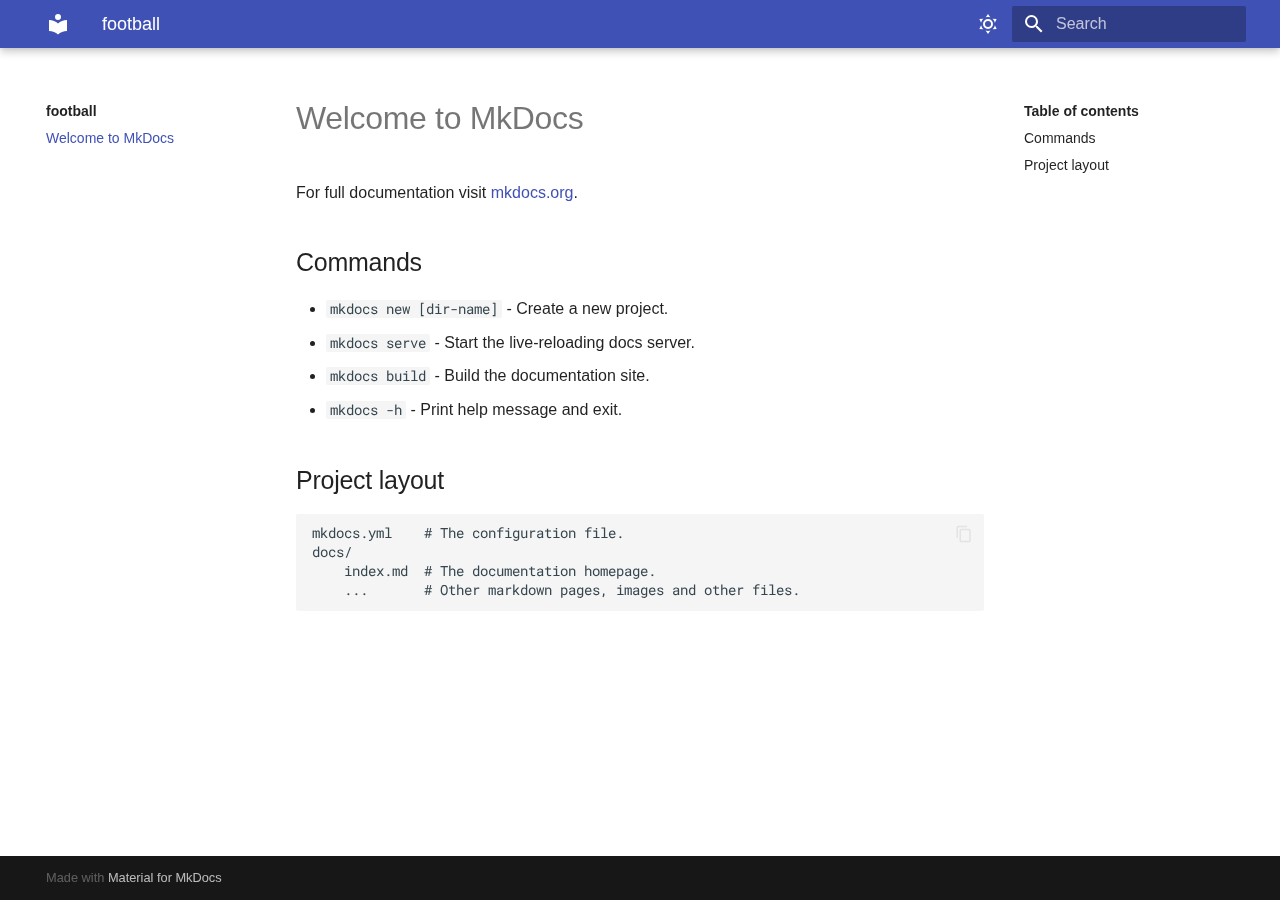
==== site/index.html @ 91bc9693 "add mkdocs" ====
<!doctype html>
<html lang="en" class="no-js">
  <head>
    
      <meta charset="utf-8">
      <meta name="viewport" content="width=device-width,initial-scale=1">
      
      
      
      
      <link rel="icon" href="assets/images/favicon.png">
      <meta name="generator" content="mkdocs-1.2.3, mkdocs-material-7.3.6">
    
    
      
        <title>football</title>
      
    
    
      <link rel="stylesheet" href="assets/stylesheets/main.a57b2b03.min.css">
      
        
        <link rel="stylesheet" href="assets/stylesheets/palette.3f5d1f46.min.css">
        
      
    
    
    
      
        
        <link rel="preconnect" href="https://fonts.gstatic.com" crossorigin>
        <link rel="stylesheet" href="https://fonts.googleapis.com/css?family=:300,400,400i,700%7CRoboto+Mono&display=fallback">
        <style>:root{--md-text-font-family:"";--md-code-font-family:"Roboto Mono"}</style>
      
    
    
    
    
      


    
    
  </head>
  
  
    
    
      
    
    
    
    
    <body dir="ltr" data-md-color-scheme="default" data-md-color-primary="" data-md-color-accent="">
  
    
    <script>function __prefix(e){return new URL(".",location).pathname+"."+e}function __get(e,t=localStorage){return JSON.parse(t.getItem(__prefix(e)))}</script>
    
      <script>var palette=__get("__palette");if(null!==palette&&"object"==typeof palette.color)for(var key in palette.color)document.body.setAttribute("data-md-color-"+key,palette.color[key])</script>
    
    <input class="md-toggle" data-md-toggle="drawer" type="checkbox" id="__drawer" autocomplete="off">
    <input class="md-toggle" data-md-toggle="search" type="checkbox" id="__search" autocomplete="off">
    <label class="md-overlay" for="__drawer"></label>
    <div data-md-component="skip">
      
        
        <a href="#welcome-to-mkdocs" class="md-skip">
          Skip to content
        </a>
      
    </div>
    <div data-md-component="announce">
      
    </div>
    
      

<header class="md-header" data-md-component="header">
  <nav class="md-header__inner md-grid" aria-label="Header">
    <a href="." title="football" class="md-header__button md-logo" aria-label="football" data-md-component="logo">
      
  
  <svg xmlns="http://www.w3.org/2000/svg" viewBox="0 0 24 24"><path d="M12 8a3 3 0 0 0 3-3 3 3 0 0 0-3-3 3 3 0 0 0-3 3 3 3 0 0 0 3 3m0 3.54C9.64 9.35 6.5 8 3 8v11c3.5 0 6.64 1.35 9 3.54 2.36-2.19 5.5-3.54 9-3.54V8c-3.5 0-6.64 1.35-9 3.54z"/></svg>

    </a>
    <label class="md-header__button md-icon" for="__drawer">
      <svg xmlns="http://www.w3.org/2000/svg" viewBox="0 0 24 24"><path d="M3 6h18v2H3V6m0 5h18v2H3v-2m0 5h18v2H3v-2z"/></svg>
    </label>
    <div class="md-header__title" data-md-component="header-title">
      <div class="md-header__ellipsis">
        <div class="md-header__topic">
          <span class="md-ellipsis">
            football
          </span>
        </div>
        <div class="md-header__topic" data-md-component="header-topic">
          <span class="md-ellipsis">
            
              Welcome to MkDocs
            
          </span>
        </div>
      </div>
    </div>
    
      <form class="md-header__option" data-md-component="palette">
        
          
          
          <input class="md-option" data-md-color-media="" data-md-color-scheme="default" data-md-color-primary="" data-md-color-accent=""  aria-label="Switch to dark mode"  type="radio" name="__palette" id="__palette_1">
          
            <label class="md-header__button md-icon" title="Switch to dark mode" for="__palette_2" hidden>
              <svg xmlns="http://www.w3.org/2000/svg" viewBox="0 0 24 24"><path d="M12 7a5 5 0 0 1 5 5 5 5 0 0 1-5 5 5 5 0 0 1-5-5 5 5 0 0 1 5-5m0 2a3 3 0 0 0-3 3 3 3 0 0 0 3 3 3 3 0 0 0 3-3 3 3 0 0 0-3-3m0-7 2.39 3.42C13.65 5.15 12.84 5 12 5c-.84 0-1.65.15-2.39.42L12 2M3.34 7l4.16-.35A7.2 7.2 0 0 0 5.94 8.5c-.44.74-.69 1.5-.83 2.29L3.34 7m.02 10 1.76-3.77a7.131 7.131 0 0 0 2.38 4.14L3.36 17M20.65 7l-1.77 3.79a7.023 7.023 0 0 0-2.38-4.15l4.15.36m-.01 10-4.14.36c.59-.51 1.12-1.14 1.54-1.86.42-.73.69-1.5.83-2.29L20.64 17M12 22l-2.41-3.44c.74.27 1.55.44 2.41.44.82 0 1.63-.17 2.37-.44L12 22z"/></svg>
            </label>
          
        
          
          
          <input class="md-option" data-md-color-media="" data-md-color-scheme="slate" data-md-color-primary="" data-md-color-accent=""  aria-label="Switch to light mode"  type="radio" name="__palette" id="__palette_2">
          
            <label class="md-header__button md-icon" title="Switch to light mode" for="__palette_1" hidden>
              <svg xmlns="http://www.w3.org/2000/svg" viewBox="0 0 24 24"><path d="m17.75 4.09-2.53 1.94.91 3.06-2.63-1.81-2.63 1.81.91-3.06-2.53-1.94L12.44 4l1.06-3 1.06 3 3.19.09m3.5 6.91-1.64 1.25.59 1.98-1.7-1.17-1.7 1.17.59-1.98L15.75 11l2.06-.05L18.5 9l.69 1.95 2.06.05m-2.28 4.95c.83-.08 1.72 1.1 1.19 1.85-.32.45-.66.87-1.08 1.27C15.17 23 8.84 23 4.94 19.07c-3.91-3.9-3.91-10.24 0-14.14.4-.4.82-.76 1.27-1.08.75-.53 1.93.36 1.85 1.19-.27 2.86.69 5.83 2.89 8.02a9.96 9.96 0 0 0 8.02 2.89m-1.64 2.02a12.08 12.08 0 0 1-7.8-3.47c-2.17-2.19-3.33-5-3.49-7.82-2.81 3.14-2.7 7.96.31 10.98 3.02 3.01 7.84 3.12 10.98.31z"/></svg>
            </label>
          
        
      </form>
    
    
    
      <label class="md-header__button md-icon" for="__search">
        <svg xmlns="http://www.w3.org/2000/svg" viewBox="0 0 24 24"><path d="M9.5 3A6.5 6.5 0 0 1 16 9.5c0 1.61-.59 3.09-1.56 4.23l.27.27h.79l5 5-1.5 1.5-5-5v-.79l-.27-.27A6.516 6.516 0 0 1 9.5 16 6.5 6.5 0 0 1 3 9.5 6.5 6.5 0 0 1 9.5 3m0 2C7 5 5 7 5 9.5S7 14 9.5 14 14 12 14 9.5 12 5 9.5 5z"/></svg>
      </label>
      
<div class="md-search" data-md-component="search" role="dialog">
  <label class="md-search__overlay" for="__search"></label>
  <div class="md-search__inner" role="search">
    <form class="md-search__form" name="search">
      <input type="text" class="md-search__input" name="query" aria-label="Search" placeholder="Search" autocapitalize="off" autocorrect="off" autocomplete="off" spellcheck="false" data-md-component="search-query" required>
      <label class="md-search__icon md-icon" for="__search">
        <svg xmlns="http://www.w3.org/2000/svg" viewBox="0 0 24 24"><path d="M9.5 3A6.5 6.5 0 0 1 16 9.5c0 1.61-.59 3.09-1.56 4.23l.27.27h.79l5 5-1.5 1.5-5-5v-.79l-.27-.27A6.516 6.516 0 0 1 9.5 16 6.5 6.5 0 0 1 3 9.5 6.5 6.5 0 0 1 9.5 3m0 2C7 5 5 7 5 9.5S7 14 9.5 14 14 12 14 9.5 12 5 9.5 5z"/></svg>
        <svg xmlns="http://www.w3.org/2000/svg" viewBox="0 0 24 24"><path d="M20 11v2H8l5.5 5.5-1.42 1.42L4.16 12l7.92-7.92L13.5 5.5 8 11h12z"/></svg>
      </label>
      <nav class="md-search__options" aria-label="Search">
        
        <button type="reset" class="md-search__icon md-icon" aria-label="Clear" tabindex="-1">
          <svg xmlns="http://www.w3.org/2000/svg" viewBox="0 0 24 24"><path d="M19 6.41 17.59 5 12 10.59 6.41 5 5 6.41 10.59 12 5 17.59 6.41 19 12 13.41 17.59 19 19 17.59 13.41 12 19 6.41z"/></svg>
        </button>
      </nav>
      
    </form>
    <div class="md-search__output">
      <div class="md-search__scrollwrap" data-md-scrollfix>
        <div class="md-search-result" data-md-component="search-result">
          <div class="md-search-result__meta">
            Initializing search
          </div>
          <ol class="md-search-result__list"></ol>
        </div>
      </div>
    </div>
  </div>
</div>
    
    
  </nav>
  
</header>
    
    <div class="md-container" data-md-component="container">
      
      
        
          
        
      
      <main class="md-main" data-md-component="main">
        <div class="md-main__inner md-grid">
          
            
              
              <div class="md-sidebar md-sidebar--primary" data-md-component="sidebar" data-md-type="navigation" >
                <div class="md-sidebar__scrollwrap">
                  <div class="md-sidebar__inner">
                    


<nav class="md-nav md-nav--primary" aria-label="Navigation" data-md-level="0">
  <label class="md-nav__title" for="__drawer">
    <a href="." title="football" class="md-nav__button md-logo" aria-label="football" data-md-component="logo">
      
  
  <svg xmlns="http://www.w3.org/2000/svg" viewBox="0 0 24 24"><path d="M12 8a3 3 0 0 0 3-3 3 3 0 0 0-3-3 3 3 0 0 0-3 3 3 3 0 0 0 3 3m0 3.54C9.64 9.35 6.5 8 3 8v11c3.5 0 6.64 1.35 9 3.54 2.36-2.19 5.5-3.54 9-3.54V8c-3.5 0-6.64 1.35-9 3.54z"/></svg>

    </a>
    football
  </label>
  
  <ul class="md-nav__list" data-md-scrollfix>
    
      
      
      

  
  
    
  
  
    <li class="md-nav__item md-nav__item--active">
      
      <input class="md-nav__toggle md-toggle" data-md-toggle="toc" type="checkbox" id="__toc">
      
      
        
      
      
        <label class="md-nav__link md-nav__link--active" for="__toc">
          Welcome to MkDocs
          <span class="md-nav__icon md-icon"></span>
        </label>
      
      <a href="." class="md-nav__link md-nav__link--active">
        Welcome to MkDocs
      </a>
      
        


<nav class="md-nav md-nav--secondary" aria-label="Table of contents">
  
  
  
    
  
  
    <label class="md-nav__title" for="__toc">
      <span class="md-nav__icon md-icon"></span>
      Table of contents
    </label>
    <ul class="md-nav__list" data-md-component="toc" data-md-scrollfix>
      
        <li class="md-nav__item">
  <a href="#commands" class="md-nav__link">
    Commands
  </a>
  
</li>
      
        <li class="md-nav__item">
  <a href="#project-layout" class="md-nav__link">
    Project layout
  </a>
  
</li>
      
    </ul>
  
</nav>
      
    </li>
  

    
  </ul>
</nav>
                  </div>
                </div>
              </div>
            
            
              
              <div class="md-sidebar md-sidebar--secondary" data-md-component="sidebar" data-md-type="toc" >
                <div class="md-sidebar__scrollwrap">
                  <div class="md-sidebar__inner">
                    


<nav class="md-nav md-nav--secondary" aria-label="Table of contents">
  
  
  
    
  
  
    <label class="md-nav__title" for="__toc">
      <span class="md-nav__icon md-icon"></span>
      Table of contents
    </label>
    <ul class="md-nav__list" data-md-component="toc" data-md-scrollfix>
      
        <li class="md-nav__item">
  <a href="#commands" class="md-nav__link">
    Commands
  </a>
  
</li>
      
        <li class="md-nav__item">
  <a href="#project-layout" class="md-nav__link">
    Project layout
  </a>
  
</li>
      
    </ul>
  
</nav>
                  </div>
                </div>
              </div>
            
          
          <div class="md-content" data-md-component="content">
            <article class="md-content__inner md-typeset">
              
                
                
                <h1 id="welcome-to-mkdocs">Welcome to MkDocs</h1>
<p>For full documentation visit <a href="https://www.mkdocs.org">mkdocs.org</a>.</p>
<h2 id="commands">Commands</h2>
<ul>
<li><code>mkdocs new [dir-name]</code> - Create a new project.</li>
<li><code>mkdocs serve</code> - Start the live-reloading docs server.</li>
<li><code>mkdocs build</code> - Build the documentation site.</li>
<li><code>mkdocs -h</code> - Print help message and exit.</li>
</ul>
<h2 id="project-layout">Project layout</h2>
<pre><code>mkdocs.yml    # The configuration file.
docs/
    index.md  # The documentation homepage.
    ...       # Other markdown pages, images and other files.
</code></pre>
                
              
              
                


              
            </article>
          </div>
        </div>
        
      </main>
      
        
<footer class="md-footer">
  
  <div class="md-footer-meta md-typeset">
    <div class="md-footer-meta__inner md-grid">
      <div class="md-footer-copyright">
        
        
          Made with
          <a href="https://squidfunk.github.io/mkdocs-material/" target="_blank" rel="noopener">
            Material for MkDocs
          </a>
        
        
      </div>
      
    </div>
  </div>
</footer>
      
    </div>
    <div class="md-dialog" data-md-component="dialog">
      <div class="md-dialog__inner md-typeset"></div>
    </div>
    <script id="__config" type="application/json">{"base": ".", "features": [], "translations": {"clipboard.copy": "Copy to clipboard", "clipboard.copied": "Copied to clipboard", "search.config.lang": "en", "search.config.pipeline": "trimmer, stopWordFilter", "search.config.separator": "[\\s\\-]+", "search.placeholder": "Search", "search.result.placeholder": "Type to start searching", "search.result.none": "No matching documents", "search.result.one": "1 matching document", "search.result.other": "# matching documents", "search.result.more.one": "1 more on this page", "search.result.more.other": "# more on this page", "search.result.term.missing": "Missing", "select.version.title": "Select version"}, "search": "assets/javascripts/workers/search.fcfe8b6d.min.js", "version": null}</script>
    
    
      <script src="assets/javascripts/bundle.b1047164.min.js"></script>
      
    
  </body>
</html>
---- site/assets/stylesheets/main.a57b2b03.min.css ----
@charset "UTF-8";html{-webkit-text-size-adjust:none;-moz-text-size-adjust:none;-ms-text-size-adjust:none;text-size-adjust:none;box-sizing:border-box}*,:after,:before{box-sizing:inherit}body{margin:0}a,button,input,label{-webkit-tap-highlight-color:transparent}a{color:inherit;text-decoration:none}hr{border:0;box-sizing:content-box;display:block;height:.05rem;overflow:visible;padding:0}small{font-size:80%}sub,sup{line-height:1em}img{border-style:none}table{border-collapse:separate;border-spacing:0}td,th{font-weight:400;vertical-align:top}button{background:transparent;border:0;font-family:inherit;font-size:inherit;margin:0;padding:0}input{border:0;outline:none}:root{--md-default-fg-color:rgba(0,0,0,0.87);--md-default-fg-color--light:rgba(0,0,0,0.54);--md-default-fg-color--lighter:rgba(0,0,0,0.32);--md-default-fg-color--lightest:rgba(0,0,0,0.07);--md-default-bg-color:#fff;--md-default-bg-color--light:hsla(0,0%,100%,0.7);--md-default-bg-color--lighter:hsla(0,0%,100%,0.3);--md-default-bg-color--lightest:hsla(0,0%,100%,0.12);--md-primary-fg-color:#4051b5;--md-primary-fg-color--light:#5d6cc0;--md-primary-fg-color--dark:#303fa1;--md-primary-bg-color:#fff;--md-primary-bg-color--light:hsla(0,0%,100%,0.7);--md-accent-fg-color:#526cfe;--md-accent-fg-color--transparent:rgba(82,108,254,0.1);--md-accent-bg-color:#fff;--md-accent-bg-color--light:hsla(0,0%,100%,0.7)}:root>*{--md-code-fg-color:#36464e;--md-code-bg-color:#f5f5f5;--md-code-hl-color:rgba(255,255,0,0.5);--md-code-hl-number-color:#d52a2a;--md-code-hl-special-color:#db1457;--md-code-hl-function-color:#a846b9;--md-code-hl-constant-color:#6e59d9;--md-code-hl-keyword-color:#3f6ec6;--md-code-hl-string-color:#1c7d4d;--md-code-hl-name-color:var(--md-code-fg-color);--md-code-hl-operator-color:var(--md-default-fg-color--light);--md-code-hl-punctuation-color:var(--md-default-fg-color--light);--md-code-hl-comment-color:var(--md-default-fg-color--light);--md-code-hl-generic-color:var(--md-default-fg-color--light);--md-code-hl-variable-color:var(--md-default-fg-color--light);--md-typeset-color:var(--md-default-fg-color);--md-typeset-a-color:var(--md-primary-fg-color);--md-typeset-mark-color:rgba(255,255,0,0.5);--md-typeset-del-color:hsla(6,90%,60%,0.15);--md-typeset-ins-color:rgba(11,213,112,0.15);--md-typeset-kbd-color:#fafafa;--md-typeset-kbd-accent-color:#fff;--md-typeset-kbd-border-color:#b8b8b8;--md-typeset-table-color:rgba(0,0,0,0.12);--md-admonition-fg-color:var(--md-default-fg-color);--md-admonition-bg-color:var(--md-default-bg-color);--md-footer-fg-color:#fff;--md-footer-fg-color--light:hsla(0,0%,100%,0.7);--md-footer-fg-color--lighter:hsla(0,0%,100%,0.3);--md-footer-bg-color:rgba(0,0,0,0.87);--md-footer-bg-color--dark:rgba(0,0,0,0.32)}.md-icon svg{fill:currentColor;display:block;height:1.2rem;width:1.2rem}body{-webkit-font-smoothing:antialiased;-moz-osx-font-smoothing:grayscale}body,input{font-feature-settings:"kern","liga";font-family:var(--md-text-font-family,_),-apple-system,BlinkMacSystemFont,Helvetica,Arial,sans-serif}body,code,input,kbd,pre{color:var(--md-typeset-color)}code,kbd,pre{font-feature-settings:"kern";font-family:var(--md-code-font-family,_),SFMono-Regular,Consolas,Menlo,monospace}:root{--md-typeset-table-sort-icon:url('data:image/svg+xml;charset=utf-8,<svg xmlns="http://www.w3.org/2000/svg" viewBox="0 0 24 24"><path d="m18 21-4-4h3V7h-3l4-4 4 4h-3v10h3M2 19v-2h10v2M2 13v-2h7v2M2 7V5h4v2H2z"/></svg>');--md-typeset-table-sort-icon--asc:url('data:image/svg+xml;charset=utf-8,<svg xmlns="http://www.w3.org/2000/svg" viewBox="0 0 24 24"><path d="M19 17h3l-4 4-4-4h3V3h2M2 17h10v2H2M6 5v2H2V5m0 6h7v2H2v-2z"/></svg>');--md-typeset-table-sort-icon--desc:url('data:image/svg+xml;charset=utf-8,<svg xmlns="http://www.w3.org/2000/svg" viewBox="0 0 24 24"><path d="M19 7h3l-4-4-4 4h3v14h2M2 17h10v2H2M6 5v2H2V5m0 6h7v2H2v-2z"/></svg>')}.md-typeset{-webkit-print-color-adjust:exact;color-adjust:exact;font-size:.8rem;line-height:1.6}@media print{.md-typeset{font-size:.68rem}}.md-typeset blockquote,.md-typeset dl,.md-typeset figure,.md-typeset ol,.md-typeset pre,.md-typeset ul{margin:1em 0}.md-typeset h1{color:var(--md-default-fg-color--light);font-size:2em;line-height:1.3;margin:0 0 1.25em}.md-typeset h1,.md-typeset h2{font-weight:300;letter-spacing:-.01em}.md-typeset h2{font-size:1.5625em;line-height:1.4;margin:1.6em 0 .64em}.md-typeset h3{font-size:1.25em;font-weight:400;letter-spacing:-.01em;line-height:1.5;margin:1.6em 0 .8em}.md-typeset h2+h3{margin-top:.8em}.md-typeset h4{font-weight:700;letter-spacing:-.01em;margin:1em 0}.md-typeset h5,.md-typeset h6{color:var(--md-default-fg-color--light);font-size:.8em;font-weight:700;letter-spacing:-.01em;margin:1.25em 0}.md-typeset h5{text-transform:uppercase}.md-typeset hr{border-bottom:.05rem solid var(--md-default-fg-color--lightest);display:flow-root;margin:1.5em 0}.md-typeset a{color:var(--md-typeset-a-color);word-break:break-word}.md-typeset a,.md-typeset a:before{transition:color 125ms}.md-typeset a:focus,.md-typeset a:hover{color:var(--md-accent-fg-color)}.md-typeset a.focus-visible{outline-color:var(--md-accent-fg-color);outline-offset:.2rem}.md-typeset code,.md-typeset kbd,.md-typeset pre{color:var(--md-code-fg-color);direction:ltr}@media print{.md-typeset code,.md-typeset kbd,.md-typeset pre{white-space:pre-wrap}}.md-typeset code{background-color:var(--md-code-bg-color);border-radius:.1rem;-webkit-box-decoration-break:clone;box-decoration-break:clone;font-size:.85em;padding:0 .2941176471em;word-break:break-word}.md-typeset code:not(.focus-visible){-webkit-tap-highlight-color:transparent;outline:none}.md-typeset h1 code,.md-typeset h2 code,.md-typeset h3 code,.md-typeset h4 code,.md-typeset h5 code,.md-typeset h6 code{background-color:transparent;box-shadow:none;margin:initial;padding:initial}.md-typeset a code{color:currentColor}.md-typeset pre{display:flow-root;line-height:1.4;position:relative}.md-typeset pre>code{-webkit-box-decoration-break:slice;box-decoration-break:slice;box-shadow:none;display:block;margin:0;overflow:auto;padding:.7720588235em 1.1764705882em;scrollbar-color:var(--md-default-fg-color--lighter) transparent;scrollbar-width:thin;touch-action:auto;word-break:normal}.md-typeset pre>code:hover{scrollbar-color:var(--md-accent-fg-color) transparent}.md-typeset pre>code::-webkit-scrollbar{height:.2rem;width:.2rem}.md-typeset pre>code::-webkit-scrollbar-thumb{background-color:var(--md-default-fg-color--lighter)}.md-typeset pre>code::-webkit-scrollbar-thumb:hover{background-color:var(--md-accent-fg-color)}@media screen and (max-width:44.9375em){.md-typeset>pre{margin:1em -.8rem}.md-typeset>pre code{border-radius:0}}.md-typeset kbd{background-color:var(--md-typeset-kbd-color);border-radius:.1rem;box-shadow:0 .1rem 0 .05rem var(--md-typeset-kbd-border-color),0 .1rem 0 var(--md-typeset-kbd-border-color),0 -.1rem .2rem var(--md-typeset-kbd-accent-color) inset;color:var(--md-default-fg-color);display:inline-block;font-size:.75em;padding:0 .6666666667em;vertical-align:text-top;word-break:break-word}.md-typeset mark{background-color:var(--md-typeset-mark-color);-webkit-box-decoration-break:clone;box-decoration-break:clone;color:inherit;word-break:break-word}.md-typeset abbr{border-bottom:.05rem dotted var(--md-default-fg-color--light);cursor:help;text-decoration:none}@media (hover:none){.md-typeset abbr{position:relative}.md-typeset abbr[title]:focus:after,.md-typeset abbr[title]:hover:after{background-color:var(--md-default-fg-color);border-radius:.1rem;box-shadow:0 2px 2px 0 rgba(0,0,0,.14),0 1px 5px 0 rgba(0,0,0,.12),0 3px 1px -2px rgba(0,0,0,.2);color:var(--md-default-bg-color);content:attr(title);display:inline-block;font-size:.7rem;left:0;margin-top:2em;max-width:80%;min-width:-webkit-max-content;min-width:-moz-max-content;min-width:max-content;padding:.2rem .3rem;position:absolute;width:auto}}.md-typeset small{opacity:.75}.md-typeset sub,.md-typeset sup{margin-left:.078125em}[dir=rtl] .md-typeset sub,[dir=rtl] .md-typeset sup{margin-left:0;margin-right:.078125em}.md-typeset blockquote{border-left:.2rem solid var(--md-default-fg-color--lighter);color:var(--md-default-fg-color--light);padding-left:.6rem}[dir=rtl] .md-typeset blockquote{border-left:initial;border-right:.2rem solid var(--md-default-fg-color--lighter);padding-left:0;padding-right:.6rem}.md-typeset ul{list-style-type:disc}.md-typeset ol,.md-typeset ul{display:flow-root;margin-left:.625em;padding:0}[dir=rtl] .md-typeset ol,[dir=rtl] .md-typeset ul{margin-left:0;margin-right:.625em}.md-typeset ol ol,.md-typeset ul ol{list-style-type:lower-alpha}.md-typeset ol ol ol,.md-typeset ul ol ol{list-style-type:lower-roman}.md-typeset ol li,.md-typeset ul li{margin-bottom:.5em;margin-left:1.25em}[dir=rtl] .md-typeset ol li,[dir=rtl] .md-typeset ul li{margin-left:0;margin-right:1.25em}.md-typeset ol li blockquote,.md-typeset ol li p,.md-typeset ul li blockquote,.md-typeset ul li p{margin:.5em 0}.md-typeset ol li:last-child,.md-typeset ul li:last-child{margin-bottom:0}.md-typeset ol li ol,.md-typeset ol li ul,.md-typeset ul li ol,.md-typeset ul li ul{margin:.5em 0 .5em .625em}[dir=rtl] .md-typeset ol li ol,[dir=rtl] .md-typeset ol li ul,[dir=rtl] .md-typeset ul li ol,[dir=rtl] .md-typeset ul li ul{margin-left:0;margin-right:.625em}.md-typeset dd{margin:1em 0 1.5em 1.875em}[dir=rtl] .md-typeset dd{margin-left:0;margin-right:1.875em}.md-typeset img,.md-typeset svg{height:auto;max-width:100%}.md-typeset img[align=left],.md-typeset svg[align=left]{margin:1em 1em 1em 0}.md-typeset img[align=right],.md-typeset svg[align=right]{margin:1em 0 1em 1em}.md-typeset img[align]:only-child,.md-typeset svg[align]:only-child{margin-top:0}.md-typeset figure{display:flow-root;margin:0 auto;max-width:100%;text-align:center;width:-webkit-fit-content;width:-moz-fit-content;width:fit-content}.md-typeset figure img{display:block}.md-typeset figcaption{font-style:italic;margin:1em auto 2em;max-width:24rem}.md-typeset iframe{max-width:100%}.md-typeset table:not([class]){background-color:var(--md-default-bg-color);border:.05rem solid var(--md-typeset-table-color);border-radius:.1rem;display:inline-block;font-size:.64rem;max-width:100%;overflow:auto;touch-action:auto}@media print{.md-typeset table:not([class]){display:table}}.md-typeset table:not([class])+*{margin-top:1.5em}.md-typeset table:not([class]) td>:first-child,.md-typeset table:not([class]) th>:first-child{margin-top:0}.md-typeset table:not([class]) td>:last-child,.md-typeset table:not([class]) th>:last-child{margin-bottom:0}.md-typeset table:not([class]) td:not([align]),.md-typeset table:not([class]) th:not([align]){text-align:left}[dir=rtl] .md-typeset table:not([class]) td:not([align]),[dir=rtl] .md-typeset table:not([class]) th:not([align]){text-align:right}.md-typeset table:not([class]) th{font-weight:700;min-width:5rem;padding:.9375em 1.25em;vertical-align:top}.md-typeset table:not([class]) th a{color:inherit}.md-typeset table:not([class]) td{border-top:.05rem solid var(--md-typeset-table-color);padding:.9375em 1.25em;vertical-align:top}.md-typeset table:not([class]) tbody tr{transition:background-color 125ms}.md-typeset table:not([class]) tbody tr:hover{background-color:rgba(0,0,0,.035);box-shadow:0 .05rem 0 var(--md-default-bg-color) inset}.md-typeset table:not([class]) a{word-break:normal}.md-typeset table th[role=columnheader]{cursor:pointer}.md-typeset table th[role=columnheader]:after{content:"";display:inline-block;height:1.2em;margin-left:.5em;-webkit-mask-image:var(--md-typeset-table-sort-icon);mask-image:var(--md-typeset-table-sort-icon);-webkit-mask-repeat:no-repeat;mask-repeat:no-repeat;-webkit-mask-size:contain;mask-size:contain;transition:background-color 125ms;vertical-align:text-bottom;width:1.2em}.md-typeset table th[role=columnheader]:hover:after{background-color:var(--md-default-fg-color--lighter)}.md-typeset table th[role=columnheader][aria-sort=ascending]:after{background-color:var(--md-default-fg-color--light);-webkit-mask-image:var(--md-typeset-table-sort-icon--asc);mask-image:var(--md-typeset-table-sort-icon--asc)}.md-typeset table th[role=columnheader][aria-sort=descending]:after{background-color:var(--md-default-fg-color--light);-webkit-mask-image:var(--md-typeset-table-sort-icon--desc);mask-image:var(--md-typeset-table-sort-icon--desc)}.md-typeset__scrollwrap{margin:1em -.8rem;overflow-x:auto;touch-action:auto}.md-typeset__table{display:inline-block;margin-bottom:.5em;padding:0 .8rem}@media print{.md-typeset__table{display:block}}html .md-typeset__table table{display:table;margin:0;overflow:hidden;width:100%}html{font-size:125%;height:100%;overflow-x:hidden}@media screen and (min-width:100em){html{font-size:137.5%}}@media screen and (min-width:125em){html{font-size:150%}}body{background-color:var(--md-default-bg-color);display:flex;flex-direction:column;font-size:.5rem;min-height:100%;position:relative;width:100%}@media print{body{display:block}}@media screen and (max-width:59.9375em){body[data-md-state=lock]{position:fixed}}.md-grid{margin-left:auto;margin-right:auto;max-width:61rem}.md-container{display:flex;flex-direction:column;flex-grow:1}@media print{.md-container{display:block}}.md-main{flex-grow:1}.md-main__inner{display:flex;height:100%;margin-top:1.5rem}.md-ellipsis{overflow:hidden;text-overflow:ellipsis;white-space:nowrap}.md-toggle{display:none}.md-option{height:0;opacity:0;position:absolute;width:0}.md-option:checked+label:not([hidden]){display:block}.md-option.focus-visible+label{outline-color:var(--md-accent-fg-color);outline-style:auto}.md-skip{background-color:var(--md-default-fg-color);border-radius:.1rem;color:var(--md-default-bg-color);font-size:.64rem;margin:.5rem;opacity:0;outline-color:var(--md-accent-fg-color);padding:.3rem .5rem;position:fixed;transform:translateY(.4rem);z-index:-1}.md-skip:focus{opacity:1;transform:translateY(0);transition:transform .25s cubic-bezier(.4,0,.2,1),opacity 175ms 75ms;z-index:10}@page{margin:25mm}.md-announce{background-color:var(--md-footer-bg-color);overflow:auto}@media print{.md-announce{display:none}}.md-announce__inner{color:var(--md-footer-fg-color);font-size:.7rem;margin:.6rem auto;padding:0 .8rem}:root{--md-clipboard-icon:url('data:image/svg+xml;charset=utf-8,<svg xmlns="http://www.w3.org/2000/svg" viewBox="0 0 24 24"><path d="M19 21H8V7h11m0-2H8a2 2 0 0 0-2 2v14a2 2 0 0 0 2 2h11a2 2 0 0 0 2-2V7a2 2 0 0 0-2-2m-3-4H4a2 2 0 0 0-2 2v14h2V3h12V1z"/></svg>')}.md-clipboard{border-radius:.1rem;color:var(--md-default-fg-color--lightest);cursor:pointer;height:1.5em;outline-color:var(--md-accent-fg-color);outline-offset:.1rem;position:absolute;right:.5em;top:.5em;transition:color .25s;width:1.5em;z-index:1}@media print{.md-clipboard{display:none}}.md-clipboard:not(.focus-visible){-webkit-tap-highlight-color:transparent;outline:none}:hover>.md-clipboard{color:var(--md-default-fg-color--light)}.md-clipboard:focus,.md-clipboard:hover{color:var(--md-accent-fg-color)}.md-clipboard:after{background-color:currentColor;content:"";display:block;height:1.125em;margin:0 auto;-webkit-mask-image:var(--md-clipboard-icon);mask-image:var(--md-clipboard-icon);-webkit-mask-repeat:no-repeat;mask-repeat:no-repeat;-webkit-mask-size:contain;mask-size:contain;width:1.125em}.md-clipboard--inline{cursor:pointer}.md-clipboard--inline code{transition:color .25s,background-color .25s}.md-clipboard--inline:focus code,.md-clipboard--inline:hover code{background-color:var(--md-accent-fg-color--transparent);color:var(--md-accent-fg-color)}.md-content{flex-grow:1;overflow:hidden;scroll-padding-top:51.2rem}.md-content__inner{margin:0 .8rem 1.2rem;padding-top:.6rem}@media screen and (min-width:76.25em){[dir=ltr] .md-sidebar--primary:not([hidden])~.md-content>.md-content__inner{margin-left:1.2rem}[dir=rtl] .md-sidebar--primary:not([hidden])~.md-content>.md-content__inner{margin-right:1.2rem}[dir=ltr] .md-sidebar--secondary:not([hidden])~.md-content>.md-content__inner{margin-right:1.2rem}[dir=rtl] .md-sidebar--secondary:not([hidden])~.md-content>.md-content__inner{margin-left:1.2rem}}.md-content__inner:before{content:"";display:block;height:.4rem}.md-content__inner>:last-child{margin-bottom:0}.md-content__button{float:right;margin:.4rem 0 .4rem .4rem;padding:0}@media print{.md-content__button{display:none}}[dir=rtl] .md-content__button{float:left;margin-left:0;margin-right:.4rem}[dir=rtl] .md-content__button svg{transform:scaleX(-1)}.md-typeset .md-content__button{color:var(--md-default-fg-color--lighter)}.md-content__button svg{display:inline;vertical-align:top}.md-dialog{background-color:var(--md-default-fg-color);border-radius:.1rem;bottom:.8rem;box-shadow:0 2px 2px 0 rgba(0,0,0,.14),0 1px 5px 0 rgba(0,0,0,.12),0 3px 1px -2px rgba(0,0,0,.2);left:auto;min-width:11.1rem;opacity:0;padding:.4rem .6rem;pointer-events:none;position:fixed;right:.8rem;transform:translateY(100%);transition:transform 0ms .4s,opacity .4s;z-index:3}@media print{.md-dialog{display:none}}[dir=rtl] .md-dialog{left:.8rem;right:auto}.md-dialog[data-md-state=open]{opacity:1;pointer-events:auto;transform:translateY(0);transition:transform .4s cubic-bezier(.075,.85,.175,1),opacity .4s}.md-dialog__inner{color:var(--md-default-bg-color);font-size:.7rem}.md-typeset .md-button{border:.1rem solid;border-radius:.1rem;color:var(--md-primary-fg-color);cursor:pointer;display:inline-block;font-weight:700;padding:.625em 2em;transition:color 125ms,background-color 125ms,border-color 125ms}.md-typeset .md-button--primary{background-color:var(--md-primary-fg-color);border-color:var(--md-primary-fg-color);color:var(--md-primary-bg-color)}.md-typeset .md-button:focus,.md-typeset .md-button:hover{background-color:var(--md-accent-fg-color);border-color:var(--md-accent-fg-color);color:var(--md-accent-bg-color)}.md-typeset .md-input{border-radius:.1rem;box-shadow:0 .2rem .5rem rgba(0,0,0,.1),0 .025rem .05rem rgba(0,0,0,.1);font-size:.8rem;height:1.8rem;padding:0 .6rem;transition:box-shadow .25s}.md-typeset .md-input:focus,.md-typeset .md-input:hover{box-shadow:0 .4rem 1rem rgba(0,0,0,.15),0 .025rem .05rem rgba(0,0,0,.15)}.md-typeset .md-input--stretch{width:100%}.md-header{background-color:var(--md-primary-fg-color);box-shadow:0 0 .2rem transparent,0 .2rem .4rem transparent;color:var(--md-primary-bg-color);left:0;position:-webkit-sticky;position:sticky;right:0;top:0;z-index:3}@media print{.md-header{display:none}}.md-header[data-md-state=shadow]{box-shadow:0 0 .2rem rgba(0,0,0,.1),0 .2rem .4rem rgba(0,0,0,.2);transition:transform .25s cubic-bezier(.1,.7,.1,1),box-shadow .25s}.md-header[data-md-state=hidden]{transform:translateY(-100%);transition:transform .25s cubic-bezier(.8,0,.6,1),box-shadow .25s}.md-header__inner{align-items:center;display:flex;padding:0 .2rem}.md-header__button{color:currentColor;cursor:pointer;margin:.2rem;outline-color:var(--md-accent-fg-color);padding:.4rem;position:relative;transition:opacity .25s;vertical-align:middle;z-index:1}.md-header__button:hover{opacity:.7}.md-header__button:not([hidden]){display:inline-block}.md-header__button:not(.focus-visible){-webkit-tap-highlight-color:transparent;outline:none}.md-header__button.md-logo{margin:.2rem;padding:.4rem}@media screen and (max-width:76.1875em){.md-header__button.md-logo{display:none}}.md-header__button.md-logo img,.md-header__button.md-logo svg{fill:currentColor;display:block;height:1.2rem;width:1.2rem}@media screen and (min-width:60em){.md-header__button[for=__search]{display:none}}.no-js .md-header__button[for=__search]{display:none}[dir=rtl] .md-header__button[for=__search] svg{transform:scaleX(-1)}@media screen and (min-width:76.25em){.md-header__button[for=__drawer]{display:none}}.md-header__topic{display:flex;max-width:100%;position:absolute;transition:transform .4s cubic-bezier(.1,.7,.1,1),opacity .15s}.md-header__topic+.md-header__topic{opacity:0;pointer-events:none;transform:translateX(1.25rem);transition:transform .4s cubic-bezier(1,.7,.1,.1),opacity .15s;z-index:-1}[dir=rtl] .md-header__topic+.md-header__topic{transform:translateX(-1.25rem)}.md-header__title{flex-grow:1;font-size:.9rem;height:2.4rem;line-height:2.4rem;margin-left:1rem;margin-right:.4rem}.md-header__title[data-md-state=active] .md-header__topic{opacity:0;pointer-events:none;transform:translateX(-1.25rem);transition:transform .4s cubic-bezier(1,.7,.1,.1),opacity .15s;z-index:-1}[dir=rtl] .md-header__title[data-md-state=active] .md-header__topic{transform:translateX(1.25rem)}.md-header__title[data-md-state=active] .md-header__topic+.md-header__topic{opacity:1;pointer-events:auto;transform:translateX(0);transition:transform .4s cubic-bezier(.1,.7,.1,1),opacity .15s;z-index:0}.md-header__title>.md-header__ellipsis{height:100%;position:relative;width:100%}.md-header__option{display:flex;flex-shrink:0;max-width:100%;transition:max-width 0ms .25s,opacity .25s .25s;white-space:nowrap}[data-md-toggle=search]:checked~.md-header .md-header__option{max-width:0;opacity:0;transition:max-width 0ms,opacity 0ms}.md-header__source{display:none}@media screen and (min-width:60em){.md-header__source{display:block;margin-left:1rem;max-width:11.7rem;width:11.7rem}[dir=rtl] .md-header__source{margin-left:0;margin-right:1rem}}@media screen and (min-width:76.25em){.md-header__source{margin-left:1.4rem}[dir=rtl] .md-header__source{margin-right:1.4rem}}.md-footer{background-color:var(--md-footer-bg-color);color:var(--md-footer-fg-color)}@media print{.md-footer{display:none}}.md-footer__inner{overflow:auto;padding:.2rem}.md-footer__link{display:flex;outline-color:var(--md-accent-fg-color);padding-bottom:.4rem;padding-top:1.4rem;transition:opacity .25s}@media screen and (min-width:45em){.md-footer__link{width:50%}}.md-footer__link:focus,.md-footer__link:hover{opacity:.7}.md-footer__link--prev{float:left}@media screen and (max-width:44.9375em){.md-footer__link--prev{width:25%}.md-footer__link--prev .md-footer__title{display:none}}[dir=rtl] .md-footer__link--prev{float:right}[dir=rtl] .md-footer__link--prev svg{transform:scaleX(-1)}.md-footer__link--next{float:right;text-align:right}@media screen and (max-width:44.9375em){.md-footer__link--next{width:75%}}[dir=rtl] .md-footer__link--next{float:left;text-align:left}[dir=rtl] .md-footer__link--next svg{transform:scaleX(-1)}.md-footer__title{flex-grow:1;font-size:.9rem;line-height:2.4rem;max-width:calc(100% - 2.4rem);padding:0 1rem;position:relative}.md-footer__button{margin:.2rem;padding:.4rem}.md-footer__direction{font-size:.64rem;left:0;margin-top:-1rem;opacity:.7;padding:0 1rem;position:absolute;right:0}.md-footer-meta{background-color:var(--md-footer-bg-color--dark)}.md-footer-meta__inner{display:flex;flex-wrap:wrap;justify-content:space-between;padding:.2rem}html .md-footer-meta.md-typeset a{color:var(--md-footer-fg-color--light)}html .md-footer-meta.md-typeset a:focus,html .md-footer-meta.md-typeset a:hover{color:var(--md-footer-fg-color)}.md-footer-copyright{color:var(--md-footer-fg-color--lighter);font-size:.64rem;margin:auto .6rem;padding:.4rem 0;width:100%}@media screen and (min-width:45em){.md-footer-copyright{width:auto}}.md-footer-copyright__highlight{color:var(--md-footer-fg-color--light)}.md-footer-social{margin:0 .4rem;padding:.2rem 0 .6rem}@media screen and (min-width:45em){.md-footer-social{padding:.6rem 0}}.md-footer-social__link{display:inline-block;height:1.6rem;text-align:center;width:1.6rem}.md-footer-social__link:before{line-height:1.9}.md-footer-social__link svg{fill:currentColor;max-height:.8rem;vertical-align:-25%}:root{--md-nav-icon--prev:url('data:image/svg+xml;charset=utf-8,<svg xmlns="http://www.w3.org/2000/svg" viewBox="0 0 24 24"><path d="M20 11v2H8l5.5 5.5-1.42 1.42L4.16 12l7.92-7.92L13.5 5.5 8 11h12z"/></svg>');--md-nav-icon--next:url('data:image/svg+xml;charset=utf-8,<svg xmlns="http://www.w3.org/2000/svg" viewBox="0 0 24 24"><path d="M8.59 16.58 13.17 12 8.59 7.41 10 6l6 6-6 6-1.41-1.42z"/></svg>');--md-toc-icon:url('data:image/svg+xml;charset=utf-8,<svg xmlns="http://www.w3.org/2000/svg" viewBox="0 0 24 24"><path d="M3 9h14V7H3v2m0 4h14v-2H3v2m0 4h14v-2H3v2m16 0h2v-2h-2v2m0-10v2h2V7h-2m0 6h2v-2h-2v2z"/></svg>')}.md-nav{font-size:.7rem;line-height:1.3}.md-nav__title{display:block;font-weight:700;overflow:hidden;padding:0 .6rem;text-overflow:ellipsis}.md-nav__title .md-nav__button{display:none}.md-nav__title .md-nav__button img{height:100%;width:auto}.md-nav__title .md-nav__button.md-logo img,.md-nav__title .md-nav__button.md-logo svg{fill:currentColor;display:block;height:2.4rem;width:2.4rem}.md-nav__list{list-style:none;margin:0;padding:0}.md-nav__item{padding:0 .6rem}.md-nav__item .md-nav__item{padding-right:0}[dir=rtl] .md-nav__item .md-nav__item{padding-left:0;padding-right:.6rem}.md-nav__link{align-items:center;cursor:pointer;display:flex;justify-content:space-between;margin-top:.625em;overflow:hidden;scroll-snap-align:start;text-overflow:ellipsis;transition:color 125ms}.md-nav__link[data-md-state=blur]{color:var(--md-default-fg-color--light)}.md-nav__item .md-nav__link--active{color:var(--md-typeset-a-color)}.md-nav__item .md-nav__link--index [href]{width:100%}.md-nav__link:focus,.md-nav__link:hover{color:var(--md-accent-fg-color)}.md-nav__link.focus-visible{outline-color:var(--md-accent-fg-color);outline-offset:.2rem}.md-nav--primary .md-nav__link[for=__toc]{display:none}.md-nav--primary .md-nav__link[for=__toc] .md-icon:after{background-color:currentColor;display:block;height:100%;-webkit-mask-image:var(--md-toc-icon);mask-image:var(--md-toc-icon);width:100%}.md-nav--primary .md-nav__link[for=__toc]~.md-nav{display:none}.md-nav__link>*{cursor:pointer;display:flex}.md-nav__source{display:none}@media screen and (max-width:76.1875em){.md-nav--primary,.md-nav--primary .md-nav{background-color:var(--md-default-bg-color);display:flex;flex-direction:column;height:100%;left:0;position:absolute;right:0;top:0;z-index:1}.md-nav--primary .md-nav__item,.md-nav--primary .md-nav__title{font-size:.8rem;line-height:1.5}.md-nav--primary .md-nav__title{background-color:var(--md-default-fg-color--lightest);color:var(--md-default-fg-color--light);cursor:pointer;font-weight:400;height:5.6rem;line-height:2.4rem;padding:3rem .8rem .2rem;position:relative;white-space:nowrap}.md-nav--primary .md-nav__title .md-nav__icon{display:block;height:1.2rem;left:.4rem;margin:.2rem;position:absolute;top:.4rem;width:1.2rem}[dir=rtl] .md-nav--primary .md-nav__title .md-nav__icon{left:auto;right:.4rem}.md-nav--primary .md-nav__title .md-nav__icon:after{background-color:currentColor;content:"";display:block;height:100%;-webkit-mask-image:var(--md-nav-icon--prev);mask-image:var(--md-nav-icon--prev);-webkit-mask-repeat:no-repeat;mask-repeat:no-repeat;-webkit-mask-size:contain;mask-size:contain;width:100%}.md-nav--primary .md-nav__title~.md-nav__list{background-color:var(--md-default-bg-color);box-shadow:0 .05rem 0 var(--md-default-fg-color--lightest) inset;overflow-y:auto;-ms-scroll-snap-type:y mandatory;scroll-snap-type:y mandatory;touch-action:pan-y}.md-nav--primary .md-nav__title~.md-nav__list>:first-child{border-top:0}.md-nav--primary .md-nav__title[for=__drawer]{background-color:var(--md-primary-fg-color);color:var(--md-primary-bg-color)}.md-nav--primary .md-nav__title .md-logo{display:block;left:.2rem;margin:.2rem;padding:.4rem;position:absolute;top:.2rem}[dir=rtl] .md-nav--primary .md-nav__title .md-logo{left:auto;right:.2rem}.md-nav--primary .md-nav__list{flex:1}.md-nav--primary .md-nav__item{border-top:.05rem solid var(--md-default-fg-color--lightest);padding:0}.md-nav--primary .md-nav__item--active>.md-nav__link{color:var(--md-typeset-a-color)}.md-nav--primary .md-nav__item--active>.md-nav__link:focus,.md-nav--primary .md-nav__item--active>.md-nav__link:hover{color:var(--md-accent-fg-color)}.md-nav--primary .md-nav__link{margin-top:0;padding:.6rem .8rem}.md-nav--primary .md-nav__link .md-nav__icon{flex-shrink:0;font-size:1.2rem;height:1.2rem;margin-right:-.2rem;width:1.2rem}[dir=rtl] .md-nav--primary .md-nav__link .md-nav__icon{margin-left:-.2rem;margin-right:0}.md-nav--primary .md-nav__link .md-nav__icon:after{background-color:currentColor;content:"";display:block;height:100%;-webkit-mask-image:var(--md-nav-icon--next);mask-image:var(--md-nav-icon--next);-webkit-mask-repeat:no-repeat;mask-repeat:no-repeat;-webkit-mask-size:contain;mask-size:contain;width:100%}[dir=rtl] .md-nav--primary .md-nav__icon:after{transform:scale(-1)}.md-nav--primary .md-nav--secondary .md-nav{background-color:transparent;position:static}.md-nav--primary .md-nav--secondary .md-nav .md-nav__link{padding-left:1.4rem}[dir=rtl] .md-nav--primary .md-nav--secondary .md-nav .md-nav__link{padding-left:0;padding-right:1.4rem}.md-nav--primary .md-nav--secondary .md-nav .md-nav .md-nav__link{padding-left:2rem}[dir=rtl] .md-nav--primary .md-nav--secondary .md-nav .md-nav .md-nav__link{padding-left:0;padding-right:2rem}.md-nav--primary .md-nav--secondary .md-nav .md-nav .md-nav .md-nav__link{padding-left:2.6rem}[dir=rtl] .md-nav--primary .md-nav--secondary .md-nav .md-nav .md-nav .md-nav__link{padding-left:0;padding-right:2.6rem}.md-nav--primary .md-nav--secondary .md-nav .md-nav .md-nav .md-nav .md-nav__link{padding-left:3.2rem}[dir=rtl] .md-nav--primary .md-nav--secondary .md-nav .md-nav .md-nav .md-nav .md-nav__link{padding-left:0;padding-right:3.2rem}.md-nav--secondary{background-color:transparent}.md-nav__toggle~.md-nav{display:flex;opacity:0;transform:translateX(100%);transition:transform .25s cubic-bezier(.8,0,.6,1),opacity 125ms 50ms}[dir=rtl] .md-nav__toggle~.md-nav{transform:translateX(-100%)}.md-nav__toggle:checked~.md-nav{opacity:1;transform:translateX(0);transition:transform .25s cubic-bezier(.4,0,.2,1),opacity 125ms 125ms}.md-nav__toggle:checked~.md-nav>.md-nav__list{-webkit-backface-visibility:hidden;backface-visibility:hidden}}@media screen and (max-width:59.9375em){.md-nav--primary .md-nav__link[for=__toc]{display:flex}.md-nav--primary .md-nav__link[for=__toc] .md-icon:after{content:""}.md-nav--primary .md-nav__link[for=__toc]+.md-nav__link{display:none}.md-nav--primary .md-nav__link[for=__toc]~.md-nav{display:flex}.md-nav__source{background-color:var(--md-primary-fg-color--dark);color:var(--md-primary-bg-color);display:block;padding:0 .2rem}}@media screen and (min-width:60em) and (max-width:76.1875em){.md-nav--integrated .md-nav__link[for=__toc]{display:flex}.md-nav--integrated .md-nav__link[for=__toc] .md-icon:after{content:""}.md-nav--integrated .md-nav__link[for=__toc]+.md-nav__link{display:none}.md-nav--integrated .md-nav__link[for=__toc]~.md-nav{display:flex}}@media screen and (min-width:60em){.md-nav--secondary .md-nav__title[for=__toc]{scroll-snap-align:start}.md-nav--secondary .md-nav__title .md-nav__icon{display:none}}@media screen and (min-width:76.25em){.md-nav{transition:max-height .25s cubic-bezier(.86,0,.07,1)}.md-nav--primary .md-nav__title[for=__drawer]{scroll-snap-align:start}.md-nav--primary .md-nav__title .md-nav__icon{display:none}.md-nav__toggle~.md-nav{display:none}.md-nav__toggle:checked~.md-nav,.md-nav__toggle:indeterminate~.md-nav{display:block}.md-nav__item--nested>.md-nav>.md-nav__title{display:none}.md-nav__item--section{display:block;margin:1.25em 0}.md-nav__item--section:last-child{margin-bottom:0}.md-nav__item--section>.md-nav__link{font-weight:700;pointer-events:none}.md-nav__item--section>.md-nav__link--index [href]{pointer-events:auto}.md-nav__item--section>.md-nav__link .md-nav__icon{display:none}.md-nav__item--section>.md-nav{display:block}.md-nav__item--section>.md-nav>.md-nav__list>.md-nav__item{padding:0}.md-nav__icon{float:right;height:.9rem;transition:transform .25s;width:.9rem}[dir=rtl] .md-nav__icon{float:left;transform:rotate(180deg)}.md-nav__icon:after{background-color:currentColor;content:"";display:inline-block;height:100%;-webkit-mask-image:var(--md-nav-icon--next);mask-image:var(--md-nav-icon--next);-webkit-mask-repeat:no-repeat;mask-repeat:no-repeat;-webkit-mask-size:contain;mask-size:contain;vertical-align:-.1rem;width:100%}.md-nav__item--nested .md-nav__toggle:checked~.md-nav__link .md-nav__icon,.md-nav__item--nested .md-nav__toggle:indeterminate~.md-nav__link .md-nav__icon{transform:rotate(90deg)}.md-nav--lifted>.md-nav__list>.md-nav__item--nested,.md-nav--lifted>.md-nav__title{display:none}.md-nav--lifted>.md-nav__list>.md-nav__item{display:none}.md-nav--lifted>.md-nav__list>.md-nav__item--active{display:block;padding:0}.md-nav--lifted>.md-nav__list>.md-nav__item--active>.md-nav__link{font-weight:700;margin-top:0;padding:0 .6rem;pointer-events:none}.md-nav--lifted>.md-nav__list>.md-nav__item--active>.md-nav__link--index [href]{pointer-events:auto}.md-nav--lifted>.md-nav__list>.md-nav__item--active>.md-nav__link .md-nav__icon{display:none}.md-nav--lifted .md-nav[data-md-level="1"]{display:block}.md-nav--lifted .md-nav[data-md-level="1"]>.md-nav__list>.md-nav__item{padding-right:.6rem}.md-nav--integrated>.md-nav__list>.md-nav__item--active:not(.md-nav__item--nested){padding:0 .6rem}.md-nav--integrated>.md-nav__list>.md-nav__item--active:not(.md-nav__item--nested)>.md-nav__link{padding:0}.md-nav--integrated>.md-nav__list>.md-nav__item--active .md-nav--secondary{border-left:.05rem solid var(--md-primary-fg-color);display:block;margin-bottom:1.25em}.md-nav--integrated>.md-nav__list>.md-nav__item--active .md-nav--secondary>.md-nav__title{display:none}}:root{--md-search-result-icon:url('data:image/svg+xml;charset=utf-8,<svg xmlns="http://www.w3.org/2000/svg" viewBox="0 0 24 24"><path d="M14 2H6a2 2 0 0 0-2 2v16a2 2 0 0 0 2 2h7c-.41-.25-.8-.56-1.14-.9-.33-.33-.61-.7-.86-1.1H6V4h7v5h5v1.18c.71.16 1.39.43 2 .82V8l-6-6m6.31 16.9c1.33-2.11.69-4.9-1.4-6.22-2.11-1.33-4.91-.68-6.22 1.4-1.34 2.11-.69 4.89 1.4 6.22 1.46.93 3.32.93 4.79.02L22 23.39 23.39 22l-3.08-3.1m-3.81.1a2.5 2.5 0 0 1-2.5-2.5 2.5 2.5 0 0 1 2.5-2.5 2.5 2.5 0 0 1 2.5 2.5 2.5 2.5 0 0 1-2.5 2.5z"/></svg>')}.md-search{position:relative}@media screen and (min-width:60em){.md-search{padding:.2rem 0}}.no-js .md-search{display:none}.md-search__overlay{opacity:0;z-index:1}@media screen and (max-width:59.9375em){.md-search__overlay{background-color:var(--md-default-bg-color);border-radius:1rem;height:2rem;left:-2.2rem;overflow:hidden;pointer-events:none;position:absolute;top:-1rem;transform-origin:center;transition:transform .3s .1s,opacity .2s .2s;width:2rem}[dir=rtl] .md-search__overlay{left:auto;right:-2.2rem}[data-md-toggle=search]:checked~.md-header .md-search__overlay{opacity:1;transition:transform .4s,opacity .1s}}@media screen and (min-width:60em){.md-search__overlay{background-color:rgba(0,0,0,.54);cursor:pointer;height:0;left:0;position:fixed;top:0;transition:width 0ms .25s,height 0ms .25s,opacity .25s;width:0}[dir=rtl] .md-search__overlay{left:auto;right:0}[data-md-toggle=search]:checked~.md-header .md-search__overlay{height:200vh;opacity:1;transition:width 0ms,height 0ms,opacity .25s;width:100%}}@media screen and (max-width:29.9375em){[data-md-toggle=search]:checked~.md-header .md-search__overlay{transform:scale(45)}}@media screen and (min-width:30em) and (max-width:44.9375em){[data-md-toggle=search]:checked~.md-header .md-search__overlay{transform:scale(60)}}@media screen and (min-width:45em) and (max-width:59.9375em){[data-md-toggle=search]:checked~.md-header .md-search__overlay{transform:scale(75)}}.md-search__inner{-webkit-backface-visibility:hidden;backface-visibility:hidden}@media screen and (max-width:59.9375em){.md-search__inner{height:0;left:0;opacity:0;overflow:hidden;position:fixed;top:0;transform:translateX(5%);transition:width 0ms .3s,height 0ms .3s,transform .15s cubic-bezier(.4,0,.2,1) .15s,opacity .15s .15s;width:0;z-index:2}[dir=rtl] .md-search__inner{left:auto;right:0;transform:translateX(-5%)}[data-md-toggle=search]:checked~.md-header .md-search__inner{height:100%;opacity:1;transform:translateX(0);transition:width 0ms 0ms,height 0ms 0ms,transform .15s cubic-bezier(.1,.7,.1,1) .15s,opacity .15s .15s;width:100%}}@media screen and (min-width:60em){.md-search__inner{float:right;padding:.1rem 0;position:relative;transition:width .25s cubic-bezier(.1,.7,.1,1);width:11.7rem}[dir=rtl] .md-search__inner{float:left}}@media screen and (min-width:60em) and (max-width:76.1875em){[data-md-toggle=search]:checked~.md-header .md-search__inner{width:23.4rem}}@media screen and (min-width:76.25em){[data-md-toggle=search]:checked~.md-header .md-search__inner{width:34.4rem}}.md-search__form{background-color:var(--md-default-bg-color);box-shadow:0 0 .6rem transparent;height:2.4rem;position:relative;transition:color .25s,background-color .25s;z-index:2}@media screen and (min-width:60em){.md-search__form{background-color:rgba(0,0,0,.26);border-radius:.1rem;height:1.8rem}.md-search__form:hover{background-color:hsla(0,0%,100%,.12)}}[data-md-toggle=search]:checked~.md-header .md-search__form{background-color:var(--md-default-bg-color);border-radius:.1rem .1rem 0 0;box-shadow:0 0 .6rem rgba(0,0,0,.07);color:var(--md-default-fg-color)}.md-search__input{background:transparent;font-size:.9rem;height:100%;padding:0 2.2rem 0 3.6rem;position:relative;text-overflow:ellipsis;width:100%;z-index:2}[dir=rtl] .md-search__input{padding:0 3.6rem 0 2.2rem}.md-search__input::-webkit-input-placeholder{-webkit-transition:color .25s;transition:color .25s}.md-search__input::-moz-placeholder{-moz-transition:color .25s;transition:color .25s}.md-search__input::-ms-input-placeholder{-ms-transition:color .25s;transition:color .25s}.md-search__input::placeholder{transition:color .25s}.md-search__input::-webkit-input-placeholder{color:var(--md-default-fg-color--light)}.md-search__input::-moz-placeholder{color:var(--md-default-fg-color--light)}.md-search__input::-ms-input-placeholder{color:var(--md-default-fg-color--light)}.md-search__input::placeholder,.md-search__input~.md-search__icon{color:var(--md-default-fg-color--light)}.md-search__input::-ms-clear{display:none}@media screen and (max-width:59.9375em){.md-search__input{font-size:.9rem;height:2.4rem;width:100%}}@media screen and (min-width:60em){.md-search__input{color:inherit;font-size:.8rem;padding-left:2.2rem}[dir=rtl] .md-search__input{padding-right:2.2rem}.md-search__input::-webkit-input-placeholder{color:var(--md-primary-bg-color--light)}.md-search__input::-moz-placeholder{color:var(--md-primary-bg-color--light)}.md-search__input::-ms-input-placeholder{color:var(--md-primary-bg-color--light)}.md-search__input::placeholder{color:var(--md-primary-bg-color--light)}.md-search__input+.md-search__icon{color:var(--md-primary-bg-color)}[data-md-toggle=search]:checked~.md-header .md-search__input{text-overflow:clip}[data-md-toggle=search]:checked~.md-header .md-search__input::-webkit-input-placeholder{color:var(--md-default-fg-color--light)}[data-md-toggle=search]:checked~.md-header .md-search__input::-moz-placeholder{color:var(--md-default-fg-color--light)}[data-md-toggle=search]:checked~.md-header .md-search__input::-ms-input-placeholder{color:var(--md-default-fg-color--light)}[data-md-toggle=search]:checked~.md-header .md-search__input+.md-search__icon,[data-md-toggle=search]:checked~.md-header .md-search__input::placeholder{color:var(--md-default-fg-color--light)}}.md-search__icon{cursor:pointer;display:inline-block;height:1.2rem;transition:color .25s,opacity .25s;width:1.2rem}.md-search__icon:hover{opacity:.7}.md-search__icon[for=__search]{left:.5rem;position:absolute;top:.3rem;z-index:2}[dir=rtl] .md-search__icon[for=__search]{left:auto;right:.5rem}[dir=rtl] .md-search__icon[for=__search] svg{transform:scaleX(-1)}@media screen and (max-width:59.9375em){.md-search__icon[for=__search]{left:.8rem;top:.6rem}[dir=rtl] .md-search__icon[for=__search]{left:auto;right:.8rem}.md-search__icon[for=__search] svg:first-child{display:none}}@media screen and (min-width:60em){.md-search__icon[for=__search]{pointer-events:none}.md-search__icon[for=__search] svg:last-child{display:none}}.md-search__options{pointer-events:none;position:absolute;right:.5rem;top:.3rem;z-index:2}[dir=rtl] .md-search__options{left:.5rem;right:auto}@media screen and (max-width:59.9375em){.md-search__options{right:.8rem;top:.6rem}[dir=rtl] .md-search__options{left:.8rem;right:auto}}.md-search__options>*{color:var(--md-default-fg-color--light);margin-left:.2rem;opacity:0;transform:scale(.75);transition:transform .15s cubic-bezier(.1,.7,.1,1),opacity .15s}.md-search__options>:not(.focus-visible){-webkit-tap-highlight-color:transparent;outline:none}[data-md-toggle=search]:checked~.md-header .md-search__input:valid~.md-search__options>*{opacity:1;pointer-events:auto;transform:scale(1)}[data-md-toggle=search]:checked~.md-header .md-search__input:valid~.md-search__options>:hover{opacity:.7}.md-search__suggest{align-items:center;color:var(--md-default-fg-color--lighter);display:flex;font-size:.9rem;height:100%;opacity:0;padding:0 2.2rem 0 3.6rem;position:absolute;top:0;transition:opacity 50ms;white-space:nowrap;width:100%}[dir=rtl] .md-search__suggest{padding:0 3.6rem 0 2.2rem}@media screen and (min-width:60em){.md-search__suggest{font-size:.8rem;padding-left:2.2rem}[dir=rtl] .md-search__suggest{padding-right:2.2rem}}[data-md-toggle=search]:checked~.md-header .md-search__suggest{opacity:1;transition:opacity .3s .1s}.md-search__output{border-radius:0 0 .1rem .1rem;overflow:hidden;position:absolute;width:100%;z-index:1}@media screen and (max-width:59.9375em){.md-search__output{bottom:0;top:2.4rem}}@media screen and (min-width:60em){.md-search__output{opacity:0;top:1.9rem;transition:opacity .4s}[data-md-toggle=search]:checked~.md-header .md-search__output{box-shadow:0 6px 10px 0 rgba(0,0,0,.14),0 1px 18px 0 rgba(0,0,0,.12),0 3px 5px -1px rgba(0,0,0,.4);opacity:1}}.md-search__scrollwrap{-webkit-backface-visibility:hidden;backface-visibility:hidden;background-color:var(--md-default-bg-color);height:100%;overflow-y:auto;touch-action:pan-y}@media (-webkit-max-device-pixel-ratio:1),(max-resolution:1dppx){.md-search__scrollwrap{transform:translateZ(0)}}@media screen and (min-width:60em) and (max-width:76.1875em){.md-search__scrollwrap{width:23.4rem}}@media screen and (min-width:76.25em){.md-search__scrollwrap{width:34.4rem}}@media screen and (min-width:60em){.md-search__scrollwrap{max-height:0;scrollbar-color:var(--md-default-fg-color--lighter) transparent;scrollbar-width:thin}[data-md-toggle=search]:checked~.md-header .md-search__scrollwrap{max-height:75vh}.md-search__scrollwrap:hover{scrollbar-color:var(--md-accent-fg-color) transparent}.md-search__scrollwrap::-webkit-scrollbar{height:.2rem;width:.2rem}.md-search__scrollwrap::-webkit-scrollbar-thumb{background-color:var(--md-default-fg-color--lighter)}.md-search__scrollwrap::-webkit-scrollbar-thumb:hover{background-color:var(--md-accent-fg-color)}}.md-search-result{color:var(--md-default-fg-color);word-break:break-word}.md-search-result__meta{background-color:var(--md-default-fg-color--lightest);color:var(--md-default-fg-color--light);font-size:.64rem;line-height:1.8rem;padding:0 .8rem;scroll-snap-align:start}@media screen and (min-width:60em){.md-search-result__meta{padding-left:2.2rem}[dir=rtl] .md-search-result__meta{padding-left:0;padding-right:2.2rem}}.md-search-result__list{list-style:none;margin:0;padding:0}.md-search-result__item{box-shadow:0 -.05rem 0 var(--md-default-fg-color--lightest)}.md-search-result__item:first-child{box-shadow:none}.md-search-result__link{display:block;outline:none;scroll-snap-align:start;transition:background-color .25s}.md-search-result__link:focus,.md-search-result__link:hover{background-color:var(--md-accent-fg-color--transparent)}.md-search-result__link:last-child p:last-child{margin-bottom:.6rem}.md-search-result__more summary{color:var(--md-typeset-a-color);cursor:pointer;display:block;font-size:.64rem;outline:none;padding:.75em .8rem;scroll-snap-align:start;transition:color .25s,background-color .25s}@media screen and (min-width:60em){.md-search-result__more summary{padding-left:2.2rem}[dir=rtl] .md-search-result__more summary{padding-left:.8rem;padding-right:2.2rem}}.md-search-result__more summary:focus,.md-search-result__more summary:hover{background-color:var(--md-accent-fg-color--transparent);color:var(--md-accent-fg-color)}.md-search-result__more summary::-webkit-details-marker,.md-search-result__more summary::marker{display:none}.md-search-result__more summary~*>*{opacity:.65}.md-search-result__article{overflow:hidden;padding:0 .8rem;position:relative}@media screen and (min-width:60em){.md-search-result__article{padding-left:2.2rem}[dir=rtl] .md-search-result__article{padding-left:.8rem;padding-right:2.2rem}}.md-search-result__article--document .md-search-result__title{font-size:.8rem;font-weight:400;line-height:1.4;margin:.55rem 0}.md-search-result__icon{color:var(--md-default-fg-color--light);height:1.2rem;left:0;margin:.5rem;position:absolute;width:1.2rem}@media screen and (max-width:59.9375em){.md-search-result__icon{display:none}}.md-search-result__icon:after{background-color:currentColor;content:"";display:inline-block;height:100%;-webkit-mask-image:var(--md-search-result-icon);mask-image:var(--md-search-result-icon);-webkit-mask-repeat:no-repeat;mask-repeat:no-repeat;-webkit-mask-size:contain;mask-size:contain;width:100%}[dir=rtl] .md-search-result__icon{left:auto;right:0}[dir=rtl] .md-search-result__icon:after{transform:scaleX(-1)}.md-search-result__title{font-size:.64rem;font-weight:700;line-height:1.6;margin:.5em 0}.md-search-result__teaser{-webkit-box-orient:vertical;-webkit-line-clamp:2;color:var(--md-default-fg-color--light);display:-webkit-box;font-size:.64rem;line-height:1.6;margin:.5em 0;max-height:2rem;overflow:hidden;text-overflow:ellipsis}@media screen and (max-width:44.9375em){.md-search-result__teaser{-webkit-line-clamp:3;max-height:3rem}}@media screen and (min-width:60em) and (max-width:76.1875em){.md-search-result__teaser{-webkit-line-clamp:3;max-height:3rem}}.md-search-result__teaser mark{background-color:transparent;text-decoration:underline}.md-search-result__terms{font-size:.64rem;font-style:italic;margin:.5em 0}.md-search-result mark{background-color:transparent;color:var(--md-accent-fg-color)}.md-select{position:relative;z-index:1}.md-select__inner{background-color:var(--md-default-bg-color);border-radius:.1rem;box-shadow:0 .2rem .5rem rgba(0,0,0,.1),0 0 .05rem rgba(0,0,0,.25);color:var(--md-default-fg-color);left:50%;margin-top:.2rem;max-height:0;opacity:0;position:absolute;top:calc(100% - .2rem);transform:translate3d(-50%,.3rem,0);transition:transform .25s 375ms,opacity .25s .25s,max-height 0ms .5s}.md-select:focus-within .md-select__inner,.md-select:hover .md-select__inner{max-height:10rem;opacity:1;transform:translate3d(-50%,0,0);transition:transform .25s cubic-bezier(.1,.7,.1,1),opacity .25s,max-height 0ms}.md-select__inner:after{border-bottom:.2rem solid transparent;border-bottom-color:var(--md-default-bg-color);border-left:.2rem solid transparent;border-right:.2rem solid transparent;border-top:0;content:"";height:0;left:50%;margin-left:-.2rem;margin-top:-.2rem;position:absolute;top:0;width:0}.md-select__list{border-radius:.1rem;font-size:.8rem;list-style-type:none;margin:0;max-height:inherit;overflow:auto;padding:0}.md-select__item{line-height:1.8rem}.md-select__link{cursor:pointer;display:block;outline:none;padding-left:.6rem;padding-right:1.2rem;scroll-snap-align:start;transition:background-color .25s,color .25s;width:100%}[dir=rtl] .md-select__link{padding-left:1.2rem;padding-right:.6rem}.md-select__link:focus,.md-select__link:hover{color:var(--md-accent-fg-color)}.md-select__link:focus{background-color:var(--md-default-fg-color--lightest)}.md-sidebar{align-self:flex-start;flex-shrink:0;padding:1.2rem 0;position:-webkit-sticky;position:sticky;top:2.4rem;width:12.1rem}@media print{.md-sidebar{display:none}}@media screen and (max-width:76.1875em){.md-sidebar--primary{background-color:var(--md-default-bg-color);display:block;height:100%;left:-12.1rem;position:fixed;top:0;transform:translateX(0);transition:transform .25s cubic-bezier(.4,0,.2,1),box-shadow .25s;width:12.1rem;z-index:4}[dir=rtl] .md-sidebar--primary{left:auto;right:-12.1rem}[data-md-toggle=drawer]:checked~.md-container .md-sidebar--primary{box-shadow:0 8px 10px 1px rgba(0,0,0,.14),0 3px 14px 2px rgba(0,0,0,.12),0 5px 5px -3px rgba(0,0,0,.4);transform:translateX(12.1rem)}[dir=rtl] [data-md-toggle=drawer]:checked~.md-container .md-sidebar--primary{transform:translateX(-12.1rem)}.md-sidebar--primary .md-sidebar__scrollwrap{bottom:0;left:0;margin:0;overflow:hidden;position:absolute;right:0;-ms-scroll-snap-type:none;scroll-snap-type:none;top:0}}@media screen and (min-width:76.25em){.md-sidebar{height:0}.no-js .md-sidebar{height:auto}}.md-sidebar--secondary{display:none;order:2}@media screen and (min-width:60em){.md-sidebar--secondary{height:0}.no-js .md-sidebar--secondary{height:auto}.md-sidebar--secondary:not([hidden]){display:block}.md-sidebar--secondary .md-sidebar__scrollwrap{touch-action:pan-y}}.md-sidebar__scrollwrap{-webkit-backface-visibility:hidden;backface-visibility:hidden;margin:0 .2rem;overflow-y:auto;scrollbar-color:var(--md-default-fg-color--lighter) transparent;scrollbar-width:thin}.md-sidebar__scrollwrap:hover{scrollbar-color:var(--md-accent-fg-color) transparent}.md-sidebar__scrollwrap::-webkit-scrollbar{height:.2rem;width:.2rem}.md-sidebar__scrollwrap::-webkit-scrollbar-thumb{background-color:var(--md-default-fg-color--lighter)}.md-sidebar__scrollwrap::-webkit-scrollbar-thumb:hover{background-color:var(--md-accent-fg-color)}@media screen and (max-width:76.1875em){.md-overlay{background-color:rgba(0,0,0,.54);height:0;opacity:0;position:fixed;top:0;transition:width 0ms .25s,height 0ms .25s,opacity .25s;width:0;z-index:4}[data-md-toggle=drawer]:checked~.md-overlay{height:100%;opacity:1;transition:width 0ms,height 0ms,opacity .25s;width:100%}}@-webkit-keyframes facts{0%{height:0}to{height:.65rem}}@keyframes facts{0%{height:0}to{height:.65rem}}@-webkit-keyframes fact{0%{opacity:0;transform:translateY(100%)}50%{opacity:0}to{opacity:1;transform:translateY(0)}}@keyframes fact{0%{opacity:0;transform:translateY(100%)}50%{opacity:0}to{opacity:1;transform:translateY(0)}}:root{--md-source-forks-icon:url('data:image/svg+xml;charset=utf-8,<svg xmlns="http://www.w3.org/2000/svg" viewBox="0 0 16 16"><path fill-rule="evenodd" d="M5 3.25a.75.75 0 1 1-1.5 0 .75.75 0 0 1 1.5 0zm0 2.122a2.25 2.25 0 1 0-1.5 0v.878A2.25 2.25 0 0 0 5.75 8.5h1.5v2.128a2.251 2.251 0 1 0 1.5 0V8.5h1.5a2.25 2.25 0 0 0 2.25-2.25v-.878a2.25 2.25 0 1 0-1.5 0v.878a.75.75 0 0 1-.75.75h-4.5A.75.75 0 0 1 5 6.25v-.878zm3.75 7.378a.75.75 0 1 1-1.5 0 .75.75 0 0 1 1.5 0zm3-8.75a.75.75 0 1 0 0-1.5.75.75 0 0 0 0 1.5z"/></svg>');--md-source-repositories-icon:url('data:image/svg+xml;charset=utf-8,<svg xmlns="http://www.w3.org/2000/svg" viewBox="0 0 16 16"><path fill-rule="evenodd" d="M2 2.5A2.5 2.5 0 0 1 4.5 0h8.75a.75.75 0 0 1 .75.75v12.5a.75.75 0 0 1-.75.75h-2.5a.75.75 0 1 1 0-1.5h1.75v-2h-8a1 1 0 0 0-.714 1.7.75.75 0 0 1-1.072 1.05A2.495 2.495 0 0 1 2 11.5v-9zm10.5-1V9h-8c-.356 0-.694.074-1 .208V2.5a1 1 0 0 1 1-1h8zM5 12.25v3.25a.25.25 0 0 0 .4.2l1.45-1.087a.25.25 0 0 1 .3 0L8.6 15.7a.25.25 0 0 0 .4-.2v-3.25a.25.25 0 0 0-.25-.25h-3.5a.25.25 0 0 0-.25.25z"/></svg>');--md-source-stars-icon:url('data:image/svg+xml;charset=utf-8,<svg xmlns="http://www.w3.org/2000/svg" viewBox="0 0 16 16"><path fill-rule="evenodd" d="M8 .25a.75.75 0 0 1 .673.418l1.882 3.815 4.21.612a.75.75 0 0 1 .416 1.279l-3.046 2.97.719 4.192a.75.75 0 0 1-1.088.791L8 12.347l-3.766 1.98a.75.75 0 0 1-1.088-.79l.72-4.194L.818 6.374a.75.75 0 0 1 .416-1.28l4.21-.611L7.327.668A.75.75 0 0 1 8 .25zm0 2.445L6.615 5.5a.75.75 0 0 1-.564.41l-3.097.45 2.24 2.184a.75.75 0 0 1 .216.664l-.528 3.084 2.769-1.456a.75.75 0 0 1 .698 0l2.77 1.456-.53-3.084a.75.75 0 0 1 .216-.664l2.24-2.183-3.096-.45a.75.75 0 0 1-.564-.41L8 2.694v.001z"/></svg>');--md-source-version-icon:url('data:image/svg+xml;charset=utf-8,<svg xmlns="http://www.w3.org/2000/svg" viewBox="0 0 16 16"><path fill-rule="evenodd" d="M2.5 7.775V2.75a.25.25 0 0 1 .25-.25h5.025a.25.25 0 0 1 .177.073l6.25 6.25a.25.25 0 0 1 0 .354l-5.025 5.025a.25.25 0 0 1-.354 0l-6.25-6.25a.25.25 0 0 1-.073-.177zm-1.5 0V2.75C1 1.784 1.784 1 2.75 1h5.025c.464 0 .91.184 1.238.513l6.25 6.25a1.75 1.75 0 0 1 0 2.474l-5.026 5.026a1.75 1.75 0 0 1-2.474 0l-6.25-6.25A1.75 1.75 0 0 1 1 7.775zM6 5a1 1 0 1 0 0 2 1 1 0 0 0 0-2z"/></svg>')}.md-source{-webkit-backface-visibility:hidden;backface-visibility:hidden;display:block;font-size:.65rem;line-height:1.2;outline-color:var(--md-accent-fg-color);transition:opacity .25s;white-space:nowrap}.md-source:hover{opacity:.7}.md-source__icon{display:inline-block;height:2.4rem;vertical-align:middle;width:2rem}.md-source__icon svg{margin-left:.6rem;margin-top:.6rem}[dir=rtl] .md-source__icon svg{margin-left:0;margin-right:.6rem}.md-source__icon+.md-source__repository{margin-left:-2rem;padding-left:2rem}[dir=rtl] .md-source__icon+.md-source__repository{margin-left:0;margin-right:-2rem;padding-left:0;padding-right:2rem}.md-source__repository{display:inline-block;margin-left:.6rem;max-width:calc(100% - 1.2rem);overflow:hidden;text-overflow:ellipsis;vertical-align:middle}.md-source__facts{font-size:.55rem;list-style-type:none;margin:.1rem 0 0;opacity:.75;overflow:hidden;padding:0}[data-md-state=done] .md-source__facts{-webkit-animation:facts .25s ease-in;animation:facts .25s ease-in}.md-source__fact{display:inline-block}[data-md-state=done] .md-source__fact{-webkit-animation:fact .4s ease-out;animation:fact .4s ease-out}.md-source__fact:before{background-color:currentColor;content:"";display:inline-block;height:.6rem;margin-right:.1rem;-webkit-mask-repeat:no-repeat;mask-repeat:no-repeat;-webkit-mask-size:contain;mask-size:contain;vertical-align:text-top;width:.6rem}[dir=rtl] .md-source__fact:before{margin-left:.1rem;margin-right:0}.md-source__fact:nth-child(1n+2):before{margin-left:.4rem}[dir=rtl] .md-source__fact:nth-child(1n+2):before{margin-left:.1rem;margin-right:.4rem}.md-source__fact--version:before{-webkit-mask-image:var(--md-source-version-icon);mask-image:var(--md-source-version-icon)}.md-source__fact--stars:before{-webkit-mask-image:var(--md-source-stars-icon);mask-image:var(--md-source-stars-icon)}.md-source__fact--forks:before{-webkit-mask-image:var(--md-source-forks-icon);mask-image:var(--md-source-forks-icon)}.md-source__fact--repositories:before{-webkit-mask-image:var(--md-source-repositories-icon);mask-image:var(--md-source-repositories-icon)}.md-tabs{background-color:var(--md-primary-fg-color);color:var(--md-primary-bg-color);overflow:auto;width:100%}@media print{.md-tabs{display:none}}@media screen and (max-width:76.1875em){.md-tabs{display:none}}.md-tabs[data-md-state=hidden]{pointer-events:none}.md-tabs__list{contain:content;list-style:none;margin:0 0 0 .2rem;padding:0;white-space:nowrap}[dir=rtl] .md-tabs__list{margin-left:0;margin-right:.2rem}.md-tabs__item{display:inline-block;height:2.4rem;padding-left:.6rem;padding-right:.6rem}.md-tabs__link{-webkit-backface-visibility:hidden;backface-visibility:hidden;display:block;font-size:.7rem;margin-top:.8rem;opacity:.7;outline-color:var(--md-accent-fg-color);outline-offset:.2rem;transition:transform .4s cubic-bezier(.1,.7,.1,1),opacity .25s}.md-tabs__link--active,.md-tabs__link:focus,.md-tabs__link:hover{color:inherit;opacity:1}.md-tabs__item:nth-child(2) .md-tabs__link{transition-delay:20ms}.md-tabs__item:nth-child(3) .md-tabs__link{transition-delay:40ms}.md-tabs__item:nth-child(4) .md-tabs__link{transition-delay:60ms}.md-tabs__item:nth-child(5) .md-tabs__link{transition-delay:80ms}.md-tabs__item:nth-child(6) .md-tabs__link{transition-delay:.1s}.md-tabs__item:nth-child(7) .md-tabs__link{transition-delay:.12s}.md-tabs__item:nth-child(8) .md-tabs__link{transition-delay:.14s}.md-tabs__item:nth-child(9) .md-tabs__link{transition-delay:.16s}.md-tabs__item:nth-child(10) .md-tabs__link{transition-delay:.18s}.md-tabs__item:nth-child(11) .md-tabs__link{transition-delay:.2s}.md-tabs__item:nth-child(12) .md-tabs__link{transition-delay:.22s}.md-tabs__item:nth-child(13) .md-tabs__link{transition-delay:.24s}.md-tabs__item:nth-child(14) .md-tabs__link{transition-delay:.26s}.md-tabs__item:nth-child(15) .md-tabs__link{transition-delay:.28s}.md-tabs__item:nth-child(16) .md-tabs__link{transition-delay:.3s}.md-tabs[data-md-state=hidden] .md-tabs__link{opacity:0;transform:translateY(50%);transition:transform 0ms .1s,opacity .1s}.md-top{background-color:var(--md-default-bg-color);border-radius:1.6rem;box-shadow:0 .2rem .5rem rgba(0,0,0,.1),0 0 .05rem rgba(0,0,0,.25);color:var(--md-default-fg-color--light);font-size:.7rem;margin-left:50%;outline:none;padding:.4rem .8rem;position:fixed;top:3.2rem;transform:translate(-50%);transition:color 125ms,background-color 125ms,transform 125ms cubic-bezier(.4,0,.2,1),opacity 125ms;z-index:2}@media print{.md-top{display:none}}[dir=rtl] .md-top{margin-left:0;margin-right:50%;transform:translate(50%)}.md-top[data-md-state=hidden]{opacity:0;pointer-events:none;transform:translate(-50%,.2rem);transition-duration:0ms}[dir=rtl] .md-top[data-md-state=hidden]{transform:translate(50%,.2rem)}.md-top:focus,.md-top:hover{background-color:var(--md-accent-fg-color);color:var(--md-accent-bg-color)}.md-top svg{display:inline-block;vertical-align:-.5em}@-webkit-keyframes hoverfix{0%{pointer-events:none}}@keyframes hoverfix{0%{pointer-events:none}}:root{--md-version-icon:url('data:image/svg+xml;charset=utf-8,<svg xmlns="http://www.w3.org/2000/svg" viewBox="0 0 320 512"><path d="M31.3 192h257.3c17.8 0 26.7 21.5 14.1 34.1L174.1 354.8c-7.8 7.8-20.5 7.8-28.3 0L17.2 226.1C4.6 213.5 13.5 192 31.3 192z"/></svg>')}.md-version{flex-shrink:0;font-size:.8rem;height:2.4rem}.md-version__current{color:inherit;cursor:pointer;margin-left:1.4rem;margin-right:.4rem;outline:none;position:relative;top:.05rem}[dir=rtl] .md-version__current{margin-left:.4rem;margin-right:1.4rem}.md-version__current:after{background-color:currentColor;content:"";display:inline-block;height:.6rem;margin-left:.4rem;-webkit-mask-image:var(--md-version-icon);mask-image:var(--md-version-icon);-webkit-mask-repeat:no-repeat;mask-repeat:no-repeat;width:.4rem}[dir=rtl] .md-version__current:after{margin-left:0;margin-right:.4rem}.md-version__list{background-color:var(--md-default-bg-color);border-radius:.1rem;box-shadow:0 .2rem .5rem rgba(0,0,0,.1),0 0 .05rem rgba(0,0,0,.25);color:var(--md-default-fg-color);list-style-type:none;margin:.2rem .8rem;max-height:0;opacity:0;overflow:auto;padding:0;position:absolute;-ms-scroll-snap-type:y mandatory;scroll-snap-type:y mandatory;top:.15rem;transition:max-height 0ms .5s,opacity .25s .25s;z-index:1}.md-version:focus-within .md-version__list,.md-version:hover .md-version__list{max-height:10rem;opacity:1;transition:max-height 0ms,opacity .25s}@media (pointer:coarse){.md-version:hover .md-version__list{-webkit-animation:hoverfix .25s forwards;animation:hoverfix .25s forwards}.md-version:focus-within .md-version__list{-webkit-animation:none;animation:none}}.md-version__item{line-height:1.8rem}.md-version__link{cursor:pointer;display:block;outline:none;padding-left:.6rem;padding-right:1.2rem;scroll-snap-align:start;transition:color .25s,background-color .25s;white-space:nowrap;width:100%}[dir=rtl] .md-version__link{padding-left:1.2rem;padding-right:.6rem}.md-version__link:focus,.md-version__link:hover{color:var(--md-accent-fg-color)}.md-version__link:focus{background-color:var(--md-default-fg-color--lightest)}:root{--md-admonition-icon--note:url('data:image/svg+xml;charset=utf-8,<svg xmlns="http://www.w3.org/2000/svg" viewBox="0 0 24 24"><path d="M20.71 7.04c.39-.39.39-1.04 0-1.41l-2.34-2.34c-.37-.39-1.02-.39-1.41 0l-1.84 1.83 3.75 3.75M3 17.25V21h3.75L17.81 9.93l-3.75-3.75L3 17.25z"/></svg>');--md-admonition-icon--abstract:url('data:image/svg+xml;charset=utf-8,<svg xmlns="http://www.w3.org/2000/svg" viewBox="0 0 24 24"><path d="M17 9H7V7h10m0 6H7v-2h10m-3 6H7v-2h7M12 3a1 1 0 0 1 1 1 1 1 0 0 1-1 1 1 1 0 0 1-1-1 1 1 0 0 1 1-1m7 0h-4.18C14.4 1.84 13.3 1 12 1c-1.3 0-2.4.84-2.82 2H5a2 2 0 0 0-2 2v14a2 2 0 0 0 2 2h14a2 2 0 0 0 2-2V5a2 2 0 0 0-2-2z"/></svg>');--md-admonition-icon--info:url('data:image/svg+xml;charset=utf-8,<svg xmlns="http://www.w3.org/2000/svg" viewBox="0 0 24 24"><path d="M13 9h-2V7h2m0 10h-2v-6h2m-1-9A10 10 0 0 0 2 12a10 10 0 0 0 10 10 10 10 0 0 0 10-10A10 10 0 0 0 12 2z"/></svg>');--md-admonition-icon--tip:url('data:image/svg+xml;charset=utf-8,<svg xmlns="http://www.w3.org/2000/svg" viewBox="0 0 24 24"><path d="M17.66 11.2c-.23-.3-.51-.56-.77-.82-.67-.6-1.43-1.03-2.07-1.66C13.33 7.26 13 4.85 13.95 3c-.95.23-1.78.75-2.49 1.32-2.59 2.08-3.61 5.75-2.39 8.9.04.1.08.2.08.33 0 .22-.15.42-.35.5-.23.1-.47.04-.66-.12a.58.58 0 0 1-.14-.17c-1.13-1.43-1.31-3.48-.55-5.12C5.78 10 4.87 12.3 5 14.47c.06.5.12 1 .29 1.5.14.6.41 1.2.71 1.73 1.08 1.73 2.95 2.97 4.96 3.22 2.14.27 4.43-.12 6.07-1.6 1.83-1.66 2.47-4.32 1.53-6.6l-.13-.26c-.21-.46-.77-1.26-.77-1.26m-3.16 6.3c-.28.24-.74.5-1.1.6-1.12.4-2.24-.16-2.9-.82 1.19-.28 1.9-1.16 2.11-2.05.17-.8-.15-1.46-.28-2.23-.12-.74-.1-1.37.17-2.06.19.38.39.76.63 1.06.77 1 1.98 1.44 2.24 2.8.04.14.06.28.06.43.03.82-.33 1.72-.93 2.27z"/></svg>');--md-admonition-icon--success:url('data:image/svg+xml;charset=utf-8,<svg xmlns="http://www.w3.org/2000/svg" viewBox="0 0 24 24"><path d="m9 20.42-6.21-6.21 2.83-2.83L9 14.77l9.88-9.89 2.83 2.83L9 20.42z"/></svg>');--md-admonition-icon--question:url('data:image/svg+xml;charset=utf-8,<svg xmlns="http://www.w3.org/2000/svg" viewBox="0 0 24 24"><path d="m15.07 11.25-.9.92C13.45 12.89 13 13.5 13 15h-2v-.5c0-1.11.45-2.11 1.17-2.83l1.24-1.26c.37-.36.59-.86.59-1.41a2 2 0 0 0-2-2 2 2 0 0 0-2 2H8a4 4 0 0 1 4-4 4 4 0 0 1 4 4 3.2 3.2 0 0 1-.93 2.25M13 19h-2v-2h2M12 2A10 10 0 0 0 2 12a10 10 0 0 0 10 10 10 10 0 0 0 10-10c0-5.53-4.5-10-10-10z"/></svg>');--md-admonition-icon--warning:url('data:image/svg+xml;charset=utf-8,<svg xmlns="http://www.w3.org/2000/svg" viewBox="0 0 24 24"><path d="M13 14h-2V9h2m0 9h-2v-2h2M1 21h22L12 2 1 21z"/></svg>');--md-admonition-icon--failure:url('data:image/svg+xml;charset=utf-8,<svg xmlns="http://www.w3.org/2000/svg" viewBox="0 0 24 24"><path d="M20 6.91 17.09 4 12 9.09 6.91 4 4 6.91 9.09 12 4 17.09 6.91 20 12 14.91 17.09 20 20 17.09 14.91 12 20 6.91z"/></svg>');--md-admonition-icon--danger:url('data:image/svg+xml;charset=utf-8,<svg xmlns="http://www.w3.org/2000/svg" viewBox="0 0 24 24"><path d="M11 15H6l7-14v8h5l-7 14v-8z"/></svg>');--md-admonition-icon--bug:url('data:image/svg+xml;charset=utf-8,<svg xmlns="http://www.w3.org/2000/svg" viewBox="0 0 24 24"><path d="M14 12h-4v-2h4m0 6h-4v-2h4m6-6h-2.81a5.985 5.985 0 0 0-1.82-1.96L17 4.41 15.59 3l-2.17 2.17a6.002 6.002 0 0 0-2.83 0L8.41 3 7 4.41l1.62 1.63C7.88 6.55 7.26 7.22 6.81 8H4v2h2.09c-.05.33-.09.66-.09 1v1H4v2h2v1c0 .34.04.67.09 1H4v2h2.81c1.04 1.79 2.97 3 5.19 3s4.15-1.21 5.19-3H20v-2h-2.09c.05-.33.09-.66.09-1v-1h2v-2h-2v-1c0-.34-.04-.67-.09-1H20V8z"/></svg>');--md-admonition-icon--example:url('data:image/svg+xml;charset=utf-8,<svg xmlns="http://www.w3.org/2000/svg" viewBox="0 0 24 24"><path d="M7 13v-2h14v2H7m0 6v-2h14v2H7M7 7V5h14v2H7M3 8V5H2V4h2v4H3m-1 9v-1h3v4H2v-1h2v-.5H3v-1h1V17H2m2.25-7a.75.75 0 0 1 .75.75c0 .2-.08.39-.21.52L3.12 13H5v1H2v-.92L4 11H2v-1h2.25z"/></svg>');--md-admonition-icon--quote:url('data:image/svg+xml;charset=utf-8,<svg xmlns="http://www.w3.org/2000/svg" viewBox="0 0 24 24"><path d="M14 17h3l2-4V7h-6v6h3M6 17h3l2-4V7H5v6h3l-2 4z"/></svg>')}.md-typeset .admonition,.md-typeset details{background-color:var(--md-admonition-bg-color);border-left:.2rem solid #448aff;border-radius:.1rem;box-shadow:0 .2rem .5rem rgba(0,0,0,.05),0 .025rem .05rem rgba(0,0,0,.05);color:var(--md-admonition-fg-color);font-size:.64rem;margin:1.5625em 0;overflow:hidden;padding:0 .6rem;page-break-inside:avoid}@media print{.md-typeset .admonition,.md-typeset details{box-shadow:none}}[dir=rtl] .md-typeset .admonition,[dir=rtl] .md-typeset details{border-left:none;border-right:.2rem solid #448aff}.md-typeset .admonition .admonition,.md-typeset .admonition details,.md-typeset details .admonition,.md-typeset details details{margin-bottom:1em;margin-top:1em}.md-typeset .admonition .md-typeset__scrollwrap,.md-typeset details .md-typeset__scrollwrap{margin:1em -.6rem}.md-typeset .admonition .md-typeset__table,.md-typeset details .md-typeset__table{padding:0 .6rem}.md-typeset .admonition>.tabbed-set:only-child,.md-typeset details>.tabbed-set:only-child{margin-top:0}html .md-typeset .admonition>:last-child,html .md-typeset details>:last-child{margin-bottom:.6rem}.md-typeset .admonition-title,.md-typeset summary{background-color:rgba(68,138,255,.1);border-left:.2rem solid #448aff;font-weight:700;margin:0 -.6rem 0 -.8rem;padding:.4rem .6rem .4rem 2rem;position:relative}[dir=rtl] .md-typeset .admonition-title,[dir=rtl] .md-typeset summary{border-left:none;border-right:.2rem solid #448aff;margin:0 -.8rem 0 -.6rem;padding:.4rem 2rem .4rem .6rem}html .md-typeset .admonition-title:last-child,html .md-typeset summary:last-child{margin-bottom:0}.md-typeset .admonition-title:before,.md-typeset summary:before{background-color:#448aff;content:"";height:1rem;left:.6rem;-webkit-mask-image:var(--md-admonition-icon--note);mask-image:var(--md-admonition-icon--note);-webkit-mask-repeat:no-repeat;mask-repeat:no-repeat;-webkit-mask-size:contain;mask-size:contain;position:absolute;width:1rem}[dir=rtl] .md-typeset .admonition-title:before,[dir=rtl] .md-typeset summary:before{left:auto;right:.6rem}.md-typeset .admonition.note,.md-typeset details.note{border-color:#448aff}.md-typeset .note>.admonition-title,.md-typeset .note>summary{background-color:rgba(68,138,255,.1);border-color:#448aff}.md-typeset .note>.admonition-title:before,.md-typeset .note>summary:before{background-color:#448aff;-webkit-mask-image:var(--md-admonition-icon--note);mask-image:var(--md-admonition-icon--note);-webkit-mask-repeat:no-repeat;mask-repeat:no-repeat;-webkit-mask-size:contain;mask-size:contain}.md-typeset .admonition.abstract,.md-typeset .admonition.summary,.md-typeset .admonition.tldr,.md-typeset details.abstract,.md-typeset details.summary,.md-typeset details.tldr{border-color:#00b0ff}.md-typeset .abstract>.admonition-title,.md-typeset .abstract>summary,.md-typeset .summary>.admonition-title,.md-typeset .summary>summary,.md-typeset .tldr>.admonition-title,.md-typeset .tldr>summary{background-color:rgba(0,176,255,.1);border-color:#00b0ff}.md-typeset .abstract>.admonition-title:before,.md-typeset .abstract>summary:before,.md-typeset .summary>.admonition-title:before,.md-typeset .summary>summary:before,.md-typeset .tldr>.admonition-title:before,.md-typeset .tldr>summary:before{background-color:#00b0ff;-webkit-mask-image:var(--md-admonition-icon--abstract);mask-image:var(--md-admonition-icon--abstract);-webkit-mask-repeat:no-repeat;mask-repeat:no-repeat;-webkit-mask-size:contain;mask-size:contain}.md-typeset .admonition.info,.md-typeset .admonition.todo,.md-typeset details.info,.md-typeset details.todo{border-color:#00b8d4}.md-typeset .info>.admonition-title,.md-typeset .info>summary,.md-typeset .todo>.admonition-title,.md-typeset .todo>summary{background-color:rgba(0,184,212,.1);border-color:#00b8d4}.md-typeset .info>.admonition-title:before,.md-typeset .info>summary:before,.md-typeset .todo>.admonition-title:before,.md-typeset .todo>summary:before{background-color:#00b8d4;-webkit-mask-image:var(--md-admonition-icon--info);mask-image:var(--md-admonition-icon--info);-webkit-mask-repeat:no-repeat;mask-repeat:no-repeat;-webkit-mask-size:contain;mask-size:contain}.md-typeset .admonition.hint,.md-typeset .admonition.important,.md-typeset .admonition.tip,.md-typeset details.hint,.md-typeset details.important,.md-typeset details.tip{border-color:#00bfa5}.md-typeset .hint>.admonition-title,.md-typeset .hint>summary,.md-typeset .important>.admonition-title,.md-typeset .important>summary,.md-typeset .tip>.admonition-title,.md-typeset .tip>summary{background-color:rgba(0,191,165,.1);border-color:#00bfa5}.md-typeset .hint>.admonition-title:before,.md-typeset .hint>summary:before,.md-typeset .important>.admonition-title:before,.md-typeset .important>summary:before,.md-typeset .tip>.admonition-title:before,.md-typeset .tip>summary:before{background-color:#00bfa5;-webkit-mask-image:var(--md-admonition-icon--tip);mask-image:var(--md-admonition-icon--tip);-webkit-mask-repeat:no-repeat;mask-repeat:no-repeat;-webkit-mask-size:contain;mask-size:contain}.md-typeset .admonition.check,.md-typeset .admonition.done,.md-typeset .admonition.success,.md-typeset details.check,.md-typeset details.done,.md-typeset details.success{border-color:#00c853}.md-typeset .check>.admonition-title,.md-typeset .check>summary,.md-typeset .done>.admonition-title,.md-typeset .done>summary,.md-typeset .success>.admonition-title,.md-typeset .success>summary{background-color:rgba(0,200,83,.1);border-color:#00c853}.md-typeset .check>.admonition-title:before,.md-typeset .check>summary:before,.md-typeset .done>.admonition-title:before,.md-typeset .done>summary:before,.md-typeset .success>.admonition-title:before,.md-typeset .success>summary:before{background-color:#00c853;-webkit-mask-image:var(--md-admonition-icon--success);mask-image:var(--md-admonition-icon--success);-webkit-mask-repeat:no-repeat;mask-repeat:no-repeat;-webkit-mask-size:contain;mask-size:contain}.md-typeset .admonition.faq,.md-typeset .admonition.help,.md-typeset .admonition.question,.md-typeset details.faq,.md-typeset details.help,.md-typeset details.question{border-color:#64dd17}.md-typeset .faq>.admonition-title,.md-typeset .faq>summary,.md-typeset .help>.admonition-title,.md-typeset .help>summary,.md-typeset .question>.admonition-title,.md-typeset .question>summary{background-color:rgba(100,221,23,.1);border-color:#64dd17}.md-typeset .faq>.admonition-title:before,.md-typeset .faq>summary:before,.md-typeset .help>.admonition-title:before,.md-typeset .help>summary:before,.md-typeset .question>.admonition-title:before,.md-typeset .question>summary:before{background-color:#64dd17;-webkit-mask-image:var(--md-admonition-icon--question);mask-image:var(--md-admonition-icon--question);-webkit-mask-repeat:no-repeat;mask-repeat:no-repeat;-webkit-mask-size:contain;mask-size:contain}.md-typeset .admonition.attention,.md-typeset .admonition.caution,.md-typeset .admonition.warning,.md-typeset details.attention,.md-typeset details.caution,.md-typeset details.warning{border-color:#ff9100}.md-typeset .attention>.admonition-title,.md-typeset .attention>summary,.md-typeset .caution>.admonition-title,.md-typeset .caution>summary,.md-typeset .warning>.admonition-title,.md-typeset .warning>summary{background-color:rgba(255,145,0,.1);border-color:#ff9100}.md-typeset .attention>.admonition-title:before,.md-typeset .attention>summary:before,.md-typeset .caution>.admonition-title:before,.md-typeset .caution>summary:before,.md-typeset .warning>.admonition-title:before,.md-typeset .warning>summary:before{background-color:#ff9100;-webkit-mask-image:var(--md-admonition-icon--warning);mask-image:var(--md-admonition-icon--warning);-webkit-mask-repeat:no-repeat;mask-repeat:no-repeat;-webkit-mask-size:contain;mask-size:contain}.md-typeset .admonition.fail,.md-typeset .admonition.failure,.md-typeset .admonition.missing,.md-typeset details.fail,.md-typeset details.failure,.md-typeset details.missing{border-color:#ff5252}.md-typeset .fail>.admonition-title,.md-typeset .fail>summary,.md-typeset .failure>.admonition-title,.md-typeset .failure>summary,.md-typeset .missing>.admonition-title,.md-typeset .missing>summary{background-color:rgba(255,82,82,.1);border-color:#ff5252}.md-typeset .fail>.admonition-title:before,.md-typeset .fail>summary:before,.md-typeset .failure>.admonition-title:before,.md-typeset .failure>summary:before,.md-typeset .missing>.admonition-title:before,.md-typeset .missing>summary:before{background-color:#ff5252;-webkit-mask-image:var(--md-admonition-icon--failure);mask-image:var(--md-admonition-icon--failure);-webkit-mask-repeat:no-repeat;mask-repeat:no-repeat;-webkit-mask-size:contain;mask-size:contain}.md-typeset .admonition.danger,.md-typeset .admonition.error,.md-typeset details.danger,.md-typeset details.error{border-color:#ff1744}.md-typeset .danger>.admonition-title,.md-typeset .danger>summary,.md-typeset .error>.admonition-title,.md-typeset .error>summary{background-color:rgba(255,23,68,.1);border-color:#ff1744}.md-typeset .danger>.admonition-title:before,.md-typeset .danger>summary:before,.md-typeset .error>.admonition-title:before,.md-typeset .error>summary:before{background-color:#ff1744;-webkit-mask-image:var(--md-admonition-icon--danger);mask-image:var(--md-admonition-icon--danger);-webkit-mask-repeat:no-repeat;mask-repeat:no-repeat;-webkit-mask-size:contain;mask-size:contain}.md-typeset .admonition.bug,.md-typeset details.bug{border-color:#f50057}.md-typeset .bug>.admonition-title,.md-typeset .bug>summary{background-color:rgba(245,0,87,.1);border-color:#f50057}.md-typeset .bug>.admonition-title:before,.md-typeset .bug>summary:before{background-color:#f50057;-webkit-mask-image:var(--md-admonition-icon--bug);mask-image:var(--md-admonition-icon--bug);-webkit-mask-repeat:no-repeat;mask-repeat:no-repeat;-webkit-mask-size:contain;mask-size:contain}.md-typeset .admonition.example,.md-typeset details.example{border-color:#7c4dff}.md-typeset .example>.admonition-title,.md-typeset .example>summary{background-color:rgba(124,77,255,.1);border-color:#7c4dff}.md-typeset .example>.admonition-title:before,.md-typeset .example>summary:before{background-color:#7c4dff;-webkit-mask-image:var(--md-admonition-icon--example);mask-image:var(--md-admonition-icon--example);-webkit-mask-repeat:no-repeat;mask-repeat:no-repeat;-webkit-mask-size:contain;mask-size:contain}.md-typeset .admonition.cite,.md-typeset .admonition.quote,.md-typeset details.cite,.md-typeset details.quote{border-color:#9e9e9e}.md-typeset .cite>.admonition-title,.md-typeset .cite>summary,.md-typeset .quote>.admonition-title,.md-typeset .quote>summary{background-color:hsla(0,0%,62%,.1);border-color:#9e9e9e}.md-typeset .cite>.admonition-title:before,.md-typeset .cite>summary:before,.md-typeset .quote>.admonition-title:before,.md-typeset .quote>summary:before{background-color:#9e9e9e;-webkit-mask-image:var(--md-admonition-icon--quote);mask-image:var(--md-admonition-icon--quote);-webkit-mask-repeat:no-repeat;mask-repeat:no-repeat;-webkit-mask-size:contain;mask-size:contain}:root{--md-footnotes-icon:url('data:image/svg+xml;charset=utf-8,<svg xmlns="http://www.w3.org/2000/svg" viewBox="0 0 24 24"><path d="M19 7v4H5.83l3.58-3.59L8 6l-6 6 6 6 1.41-1.42L5.83 13H21V7h-2z"/></svg>')}.md-typeset .footnote{color:var(--md-default-fg-color--light);font-size:.64rem}.md-typeset .footnote>ol{margin-left:0}.md-typeset .footnote>ol>li{transition:color 125ms}.md-typeset .footnote>ol>li:target{color:var(--md-default-fg-color)}.md-typeset .footnote>ol>li:hover .footnote-backref,.md-typeset .footnote>ol>li:target .footnote-backref{opacity:1;transform:translateX(0)}.md-typeset .footnote>ol>li>:first-child{margin-top:0}.md-typeset .footnote-ref{font-size:.75em;font-weight:700}html .md-typeset .footnote-ref{outline-offset:.1rem}.md-typeset .footnote-backref{color:var(--md-typeset-a-color);display:inline-block;font-size:0;opacity:0;transform:translateX(.25rem);transition:color .25s,transform .25s .25s,opacity 125ms .25s;vertical-align:text-bottom}@media print{.md-typeset .footnote-backref{color:var(--md-typeset-a-color);opacity:1;transform:translateX(0)}}[dir=rtl] .md-typeset .footnote-backref{transform:translateX(-.25rem)}.md-typeset .footnote-backref:hover{color:var(--md-accent-fg-color)}.md-typeset .footnote-backref:before{background-color:currentColor;content:"";display:inline-block;height:.8rem;-webkit-mask-image:var(--md-footnotes-icon);mask-image:var(--md-footnotes-icon);-webkit-mask-repeat:no-repeat;mask-repeat:no-repeat;-webkit-mask-size:contain;mask-size:contain;width:.8rem}[dir=rtl] .md-typeset .footnote-backref:before svg{transform:scaleX(-1)}.md-typeset [id^="fnref:"]:target{margin-top:-3.4rem;padding-top:3.4rem;scroll-margin-top:0}.md-typeset [id^="fnref:"]:target>.footnote-ref{outline:auto}.md-typeset [id^="fn:"]:target{margin-top:-3.45rem;padding-top:3.45rem;scroll-margin-top:0}.md-typeset .headerlink{color:var(--md-default-fg-color--lighter);display:inline-block;margin-left:.5rem;opacity:0;transition:color .25s,opacity 125ms}@media print{.md-typeset .headerlink{display:none}}[dir=rtl] .md-typeset .headerlink{margin-left:0;margin-right:.5rem}.md-typeset .headerlink:focus,.md-typeset :hover>.headerlink,.md-typeset :target>.headerlink{opacity:1;transition:color .25s,opacity 125ms}.md-typeset .headerlink:focus,.md-typeset .headerlink:hover,.md-typeset :target>.headerlink{color:var(--md-accent-fg-color)}.md-typeset :target{scroll-margin-top:3.6rem}@media screen and (min-width:76.25em){.md-header--lifted~.md-container .md-typeset :target{scroll-margin-top:6rem}}.md-typeset h1:target,.md-typeset h2:target,.md-typeset h3:target{scroll-margin-top:0}.md-typeset h1:target:before,.md-typeset h2:target:before,.md-typeset h3:target:before{content:"";display:block;margin-top:-3.4rem;padding-top:3.4rem}@media screen and (min-width:76.25em){.md-header--lifted~.md-container .md-typeset h1:target,.md-header--lifted~.md-container .md-typeset h2:target,.md-header--lifted~.md-container .md-typeset h3:target{scroll-margin-top:0}.md-header--lifted~.md-container .md-typeset h1:target:before,.md-header--lifted~.md-container .md-typeset h2:target:before,.md-header--lifted~.md-container .md-typeset h3:target:before{margin-top:-5.8rem;padding-top:5.8rem}}.md-typeset h4:target{scroll-margin-top:0}.md-typeset h4:target:before{content:"";display:block;margin-top:-3.45rem;padding-top:3.45rem}@media screen and (min-width:76.25em){.md-header--lifted~.md-container .md-typeset h4:target{scroll-margin-top:0}.md-header--lifted~.md-container .md-typeset h4:target:before{margin-top:-5.85rem;padding-top:5.85rem}}.md-typeset h5:target,.md-typeset h6:target{scroll-margin-top:0}.md-typeset h5:target:before,.md-typeset h6:target:before{content:"";display:block;margin-top:-3.6rem;padding-top:3.6rem}@media screen and (min-width:76.25em){.md-header--lifted~.md-container .md-typeset h5:target,.md-header--lifted~.md-container .md-typeset h6:target{scroll-margin-top:0}.md-header--lifted~.md-container .md-typeset h5:target:before,.md-header--lifted~.md-container .md-typeset h6:target:before{margin-top:-6rem;padding-top:6rem}}.md-typeset div.arithmatex{overflow:auto}@media screen and (max-width:44.9375em){.md-typeset div.arithmatex{margin:0 -.8rem}}.md-typeset div.arithmatex>*{margin:1em auto!important;padding:0 .8rem;touch-action:auto;width:-webkit-min-content;width:-moz-min-content;width:min-content}.md-typeset .critic.comment,.md-typeset del.critic,.md-typeset ins.critic{-webkit-box-decoration-break:clone;box-decoration-break:clone}.md-typeset del.critic{background-color:var(--md-typeset-del-color)}.md-typeset ins.critic{background-color:var(--md-typeset-ins-color)}.md-typeset .critic.comment{color:var(--md-code-hl-comment-color)}.md-typeset .critic.comment:before{content:"/* "}.md-typeset .critic.comment:after{content:" */"}.md-typeset .critic.block{box-shadow:none;display:block;margin:1em 0;overflow:auto;padding-left:.8rem;padding-right:.8rem}.md-typeset .critic.block>:first-child{margin-top:.5em}.md-typeset .critic.block>:last-child{margin-bottom:.5em}:root{--md-details-icon:url('data:image/svg+xml;charset=utf-8,<svg xmlns="http://www.w3.org/2000/svg" viewBox="0 0 24 24"><path d="M8.59 16.58 13.17 12 8.59 7.41 10 6l6 6-6 6-1.41-1.42z"/></svg>')}.md-typeset details{display:flow-root;overflow:visible;padding-top:0}.md-typeset details[open]>summary:after{transform:rotate(90deg)}.md-typeset details:not([open]){box-shadow:none;padding-bottom:0}.md-typeset details:not([open])>summary{border-radius:.1rem}.md-typeset details:after{content:"";display:table}.md-typeset summary{border-top-left-radius:.1rem;border-top-right-radius:.1rem;cursor:pointer;display:block;min-height:1rem;padding:.4rem 1.8rem .4rem 2rem}[dir=rtl] .md-typeset summary{padding:.4rem 2.2rem .4rem 1.8rem}.md-typeset summary.focus-visible{outline-color:var(--md-accent-fg-color);outline-offset:.2rem}.md-typeset summary:not(.focus-visible){-webkit-tap-highlight-color:transparent;outline:none}.md-typeset summary:after{background-color:currentColor;content:"";height:1rem;-webkit-mask-image:var(--md-details-icon);mask-image:var(--md-details-icon);-webkit-mask-repeat:no-repeat;mask-repeat:no-repeat;-webkit-mask-size:contain;mask-size:contain;position:absolute;right:.4rem;top:.4rem;transform:rotate(0deg);transition:transform .25s;width:1rem}[dir=rtl] .md-typeset summary:after{left:.4rem;right:auto;transform:rotate(180deg)}.md-typeset summary::-webkit-details-marker,.md-typeset summary::marker{display:none}.md-typeset .emojione,.md-typeset .gemoji,.md-typeset .twemoji{display:inline-flex;height:1.125em;vertical-align:text-top}.md-typeset .emojione svg,.md-typeset .gemoji svg,.md-typeset .twemoji svg{fill:currentColor;max-height:100%;width:1.125em}.highlight .o,.highlight .ow{color:var(--md-code-hl-operator-color)}.highlight .p{color:var(--md-code-hl-punctuation-color)}.highlight .cpf,.highlight .l,.highlight .s,.highlight .s1,.highlight .s2,.highlight .sb,.highlight .sc,.highlight .si,.highlight .ss{color:var(--md-code-hl-string-color)}.highlight .cp,.highlight .se,.highlight .sh,.highlight .sr,.highlight .sx{color:var(--md-code-hl-special-color)}.highlight .il,.highlight .m,.highlight .mb,.highlight .mf,.highlight .mh,.highlight .mi,.highlight .mo{color:var(--md-code-hl-number-color)}.highlight .k,.highlight .kd,.highlight .kn,.highlight .kp,.highlight .kr,.highlight .kt{color:var(--md-code-hl-keyword-color)}.highlight .kc,.highlight .n{color:var(--md-code-hl-name-color)}.highlight .bp,.highlight .nb,.highlight .no{color:var(--md-code-hl-constant-color)}.highlight .nc,.highlight .ne,.highlight .nf,.highlight .nn{color:var(--md-code-hl-function-color)}.highlight .nd,.highlight .ni,.highlight .nl,.highlight .nt{color:var(--md-code-hl-keyword-color)}.highlight .c,.highlight .c1,.highlight .ch,.highlight .cm,.highlight .cs,.highlight .sd{color:var(--md-code-hl-comment-color)}.highlight .na,.highlight .nv,.highlight .vc,.highlight .vg,.highlight .vi{color:var(--md-code-hl-variable-color)}.highlight .ge,.highlight .gh,.highlight .go,.highlight .gp,.highlight .gr,.highlight .gs,.highlight .gt,.highlight .gu{color:var(--md-code-hl-generic-color)}.highlight .gd,.highlight .gi{border-radius:.1rem;margin:0 -.125em;padding:0 .125em}.highlight .gd{background-color:var(--md-typeset-del-color)}.highlight .gi{background-color:var(--md-typeset-ins-color)}.highlight .hll{background-color:var(--md-code-hl-color);display:block;margin:0 -1.1764705882em;padding:0 1.1764705882em}.highlight span.filename{background-color:var(--md-code-bg-color);border-bottom:.05rem solid var(--md-default-fg-color--lightest);border-top-left-radius:.1rem;border-top-right-radius:.1rem;display:block;font-size:.85em;font-weight:700;margin-top:1em;padding:.7720588235em 1.1764705882em;position:relative}.highlight span.filename+pre{margin-top:0}.highlight [data-linenos]:before{background-color:var(--md-code-bg-color);box-shadow:-.05rem 0 var(--md-default-fg-color--lightest) inset;color:var(--md-default-fg-color--light);content:attr(data-linenos);float:left;left:-1.1764705882em;margin-left:-1.1764705882em;margin-right:1.1764705882em;padding-left:1.1764705882em;position:-webkit-sticky;position:sticky;-webkit-user-select:none;-moz-user-select:none;-ms-user-select:none;user-select:none}.highlighttable{display:flow-root;overflow:hidden}.highlighttable tbody,.highlighttable td{display:block;padding:0}.highlighttable tr{display:flex}.highlighttable pre{margin:0}.highlighttable th.filename{flex-grow:1;padding:0;text-align:left}.highlighttable .linenos{background-color:var(--md-code-bg-color);font-size:.85em;padding:.7720588235em 0 .7720588235em 1.1764705882em;-webkit-user-select:none;-moz-user-select:none;-ms-user-select:none;user-select:none}.highlighttable .linenodiv{box-shadow:-.05rem 0 var(--md-default-fg-color--lightest) inset;padding-right:.5882352941em}.highlighttable .linenodiv pre{color:var(--md-default-fg-color--light);text-align:right}.highlighttable .code{flex:1;overflow:hidden}.md-typeset .highlighttable{border-radius:.1rem;direction:ltr;margin:1em 0}.md-typeset .highlighttable code{border-radius:0}@media screen and (max-width:44.9375em){.md-typeset>.highlight{margin:1em -.8rem}.md-typeset>.highlight .hll{margin:0 -.8rem;padding:0 .8rem}.md-typeset>.highlight code{border-radius:0}.md-typeset>.highlighttable{border-radius:0;margin:1em -.8rem}.md-typeset>.highlighttable .hll{margin:0 -.8rem;padding:0 .8rem}}.md-typeset .keys kbd:after,.md-typeset .keys kbd:before{-moz-osx-font-smoothing:initial;-webkit-font-smoothing:initial;color:inherit;margin:0;position:relative}.md-typeset .keys span{color:var(--md-default-fg-color--light);padding:0 .2em}.md-typeset .keys .key-alt:before{content:"⎇";padding-right:.4em}.md-typeset .keys .key-left-alt:before{content:"⎇";padding-right:.4em}.md-typeset .keys .key-right-alt:before{content:"⎇";padding-right:.4em}.md-typeset .keys .key-command:before{content:"⌘";padding-right:.4em}.md-typeset .keys .key-left-command:before{content:"⌘";padding-right:.4em}.md-typeset .keys .key-right-command:before{content:"⌘";padding-right:.4em}.md-typeset .keys .key-control:before{content:"⌃";padding-right:.4em}.md-typeset .keys .key-left-control:before{content:"⌃";padding-right:.4em}.md-typeset .keys .key-right-control:before{content:"⌃";padding-right:.4em}.md-typeset .keys .key-meta:before{content:"◆";padding-right:.4em}.md-typeset .keys .key-left-meta:before{content:"◆";padding-right:.4em}.md-typeset .keys .key-right-meta:before{content:"◆";padding-right:.4em}.md-typeset .keys .key-option:before{content:"⌥";padding-right:.4em}.md-typeset .keys .key-left-option:before{content:"⌥";padding-right:.4em}.md-typeset .keys .key-right-option:before{content:"⌥";padding-right:.4em}.md-typeset .keys .key-shift:before{content:"⇧";padding-right:.4em}.md-typeset .keys .key-left-shift:before{content:"⇧";padding-right:.4em}.md-typeset .keys .key-right-shift:before{content:"⇧";padding-right:.4em}.md-typeset .keys .key-super:before{content:"❖";padding-right:.4em}.md-typeset .keys .key-left-super:before{content:"❖";padding-right:.4em}.md-typeset .keys .key-right-super:before{content:"❖";padding-right:.4em}.md-typeset .keys .key-windows:before{content:"⊞";padding-right:.4em}.md-typeset .keys .key-left-windows:before{content:"⊞";padding-right:.4em}.md-typeset .keys .key-right-windows:before{content:"⊞";padding-right:.4em}.md-typeset .keys .key-arrow-down:before{content:"↓";padding-right:.4em}.md-typeset .keys .key-arrow-left:before{content:"←";padding-right:.4em}.md-typeset .keys .key-arrow-right:before{content:"→";padding-right:.4em}.md-typeset .keys .key-arrow-up:before{content:"↑";padding-right:.4em}.md-typeset .keys .key-backspace:before{content:"⌫";padding-right:.4em}.md-typeset .keys .key-backtab:before{content:"⇤";padding-right:.4em}.md-typeset .keys .key-caps-lock:before{content:"⇪";padding-right:.4em}.md-typeset .keys .key-clear:before{content:"⌧";padding-right:.4em}.md-typeset .keys .key-context-menu:before{content:"☰";padding-right:.4em}.md-typeset .keys .key-delete:before{content:"⌦";padding-right:.4em}.md-typeset .keys .key-eject:before{content:"⏏";padding-right:.4em}.md-typeset .keys .key-end:before{content:"⤓";padding-right:.4em}.md-typeset .keys .key-escape:before{content:"⎋";padding-right:.4em}.md-typeset .keys .key-home:before{content:"⤒";padding-right:.4em}.md-typeset .keys .key-insert:before{content:"⎀";padding-right:.4em}.md-typeset .keys .key-page-down:before{content:"⇟";padding-right:.4em}.md-typeset .keys .key-page-up:before{content:"⇞";padding-right:.4em}.md-typeset .keys .key-print-screen:before{content:"⎙";padding-right:.4em}.md-typeset .keys .key-tab:after{content:"⇥";padding-left:.4em}.md-typeset .keys .key-num-enter:after{content:"⌤";padding-left:.4em}.md-typeset .keys .key-enter:after{content:"⏎";padding-left:.4em}.md-typeset .tabbed-content{box-shadow:0 -.05rem var(--md-default-fg-color--lightest);display:none;order:99;width:100%}@media print{.md-typeset .tabbed-content{display:block;order:0}}.md-typeset .tabbed-content>.highlight:only-child pre,.md-typeset .tabbed-content>.highlighttable:only-child,.md-typeset .tabbed-content>pre:only-child{margin:0}.md-typeset .tabbed-content>.highlight:only-child pre>code,.md-typeset .tabbed-content>.highlighttable:only-child>code,.md-typeset .tabbed-content>pre:only-child>code{border-top-left-radius:0;border-top-right-radius:0}.md-typeset .tabbed-content>.tabbed-set{margin:0}.md-typeset .tabbed-set{border-radius:.1rem;display:flex;flex-wrap:wrap;margin:1em 0;position:relative}.md-typeset .tabbed-set>input{height:0;opacity:0;position:absolute;width:0}.md-typeset .tabbed-set>input:checked+label{border-color:var(--md-accent-fg-color);color:var(--md-accent-fg-color)}.md-typeset .tabbed-set>input:checked+label+.tabbed-content{display:block}.md-typeset .tabbed-set>input:focus+label{outline-color:var(--md-accent-fg-color);outline-style:auto}.md-typeset .tabbed-set>input:not(.focus-visible)+label{-webkit-tap-highlight-color:transparent;outline:none}.md-typeset .tabbed-set>label{border-bottom:.1rem solid transparent;color:var(--md-default-fg-color--light);cursor:pointer;font-size:.64rem;font-weight:700;padding:.9375em 1.25em .78125em;transition:color .25s;width:auto;z-index:1}.md-typeset .tabbed-set>label:hover{color:var(--md-accent-fg-color)}@media screen{.md-typeset .tabbed-alternate input:first-child:checked~.tabbed-labels>:first-child,.md-typeset .tabbed-alternate input:nth-child(2):checked~.tabbed-labels>:nth-child(2),.md-typeset .tabbed-alternate input:nth-child(3):checked~.tabbed-labels>:nth-child(3),.md-typeset .tabbed-alternate input:nth-child(4):checked~.tabbed-labels>:nth-child(4),.md-typeset .tabbed-alternate input:nth-child(5):checked~.tabbed-labels>:nth-child(5),.md-typeset .tabbed-alternate input:nth-child(6):checked~.tabbed-labels>:nth-child(6),.md-typeset .tabbed-alternate input:nth-child(7):checked~.tabbed-labels>:nth-child(7),.md-typeset .tabbed-alternate input:nth-child(8):checked~.tabbed-labels>:nth-child(8),.md-typeset .tabbed-alternate input:nth-child(9):checked~.tabbed-labels>:nth-child(9),.md-typeset .tabbed-alternate input:nth-child(10):checked~.tabbed-labels>:nth-child(10),.md-typeset .tabbed-alternate input:nth-child(11):checked~.tabbed-labels>:nth-child(11),.md-typeset .tabbed-alternate input:nth-child(12):checked~.tabbed-labels>:nth-child(12),.md-typeset .tabbed-alternate input:nth-child(13):checked~.tabbed-labels>:nth-child(13),.md-typeset .tabbed-alternate input:nth-child(14):checked~.tabbed-labels>:nth-child(14),.md-typeset .tabbed-alternate input:nth-child(15):checked~.tabbed-labels>:nth-child(15),.md-typeset .tabbed-alternate input:nth-child(16):checked~.tabbed-labels>:nth-child(16),.md-typeset .tabbed-alternate input:nth-child(17):checked~.tabbed-labels>:nth-child(17),.md-typeset .tabbed-alternate input:nth-child(18):checked~.tabbed-labels>:nth-child(18),.md-typeset .tabbed-alternate input:nth-child(19):checked~.tabbed-labels>:nth-child(19),.md-typeset .tabbed-alternate input:nth-child(20):checked~.tabbed-labels>:nth-child(20){border-color:var(--md-accent-fg-color);color:var(--md-accent-fg-color)}}.md-typeset .tabbed-alternate input:first-child.focus-visible~.tabbed-labels>:first-child,.md-typeset .tabbed-alternate input:nth-child(2).focus-visible~.tabbed-labels>:nth-child(2),.md-typeset .tabbed-alternate input:nth-child(3).focus-visible~.tabbed-labels>:nth-child(3),.md-typeset .tabbed-alternate input:nth-child(4).focus-visible~.tabbed-labels>:nth-child(4),.md-typeset .tabbed-alternate input:nth-child(5).focus-visible~.tabbed-labels>:nth-child(5),.md-typeset .tabbed-alternate input:nth-child(6).focus-visible~.tabbed-labels>:nth-child(6),.md-typeset .tabbed-alternate input:nth-child(7).focus-visible~.tabbed-labels>:nth-child(7),.md-typeset .tabbed-alternate input:nth-child(8).focus-visible~.tabbed-labels>:nth-child(8),.md-typeset .tabbed-alternate input:nth-child(9).focus-visible~.tabbed-labels>:nth-child(9),.md-typeset .tabbed-alternate input:nth-child(10).focus-visible~.tabbed-labels>:nth-child(10),.md-typeset .tabbed-alternate input:nth-child(11).focus-visible~.tabbed-labels>:nth-child(11),.md-typeset .tabbed-alternate input:nth-child(12).focus-visible~.tabbed-labels>:nth-child(12),.md-typeset .tabbed-alternate input:nth-child(13).focus-visible~.tabbed-labels>:nth-child(13),.md-typeset .tabbed-alternate input:nth-child(14).focus-visible~.tabbed-labels>:nth-child(14),.md-typeset .tabbed-alternate input:nth-child(15).focus-visible~.tabbed-labels>:nth-child(15),.md-typeset .tabbed-alternate input:nth-child(16).focus-visible~.tabbed-labels>:nth-child(16),.md-typeset .tabbed-alternate input:nth-child(17).focus-visible~.tabbed-labels>:nth-child(17),.md-typeset .tabbed-alternate input:nth-child(18).focus-visible~.tabbed-labels>:nth-child(18),.md-typeset .tabbed-alternate input:nth-child(19).focus-visible~.tabbed-labels>:nth-child(19),.md-typeset .tabbed-alternate input:nth-child(20).focus-visible~.tabbed-labels>:nth-child(20){background-color:var(--md-accent-fg-color--transparent)}.md-typeset .tabbed-alternate input:first-child:checked~.tabbed-content>:first-child,.md-typeset .tabbed-alternate input:nth-child(2):checked~.tabbed-content>:nth-child(2),.md-typeset .tabbed-alternate input:nth-child(3):checked~.tabbed-content>:nth-child(3),.md-typeset .tabbed-alternate input:nth-child(4):checked~.tabbed-content>:nth-child(4),.md-typeset .tabbed-alternate input:nth-child(5):checked~.tabbed-content>:nth-child(5),.md-typeset .tabbed-alternate input:nth-child(6):checked~.tabbed-content>:nth-child(6),.md-typeset .tabbed-alternate input:nth-child(7):checked~.tabbed-content>:nth-child(7),.md-typeset .tabbed-alternate input:nth-child(8):checked~.tabbed-content>:nth-child(8),.md-typeset .tabbed-alternate input:nth-child(9):checked~.tabbed-content>:nth-child(9),.md-typeset .tabbed-alternate input:nth-child(10):checked~.tabbed-content>:nth-child(10),.md-typeset .tabbed-alternate input:nth-child(11):checked~.tabbed-content>:nth-child(11),.md-typeset .tabbed-alternate input:nth-child(12):checked~.tabbed-content>:nth-child(12),.md-typeset .tabbed-alternate input:nth-child(13):checked~.tabbed-content>:nth-child(13),.md-typeset .tabbed-alternate input:nth-child(14):checked~.tabbed-content>:nth-child(14),.md-typeset .tabbed-alternate input:nth-child(15):checked~.tabbed-content>:nth-child(15),.md-typeset .tabbed-alternate input:nth-child(16):checked~.tabbed-content>:nth-child(16),.md-typeset .tabbed-alternate input:nth-child(17):checked~.tabbed-content>:nth-child(17),.md-typeset .tabbed-alternate input:nth-child(18):checked~.tabbed-content>:nth-child(18),.md-typeset .tabbed-alternate input:nth-child(19):checked~.tabbed-content>:nth-child(19),.md-typeset .tabbed-alternate input:nth-child(20):checked~.tabbed-content>:nth-child(20){display:block}.md-typeset .tabbed-labels{-ms-overflow-style:none;box-shadow:0 -.05rem var(--md-default-fg-color--lightest) inset;display:flex;max-width:100%;overflow:auto;-ms-scroll-snap-type:x proximity;scroll-snap-type:x proximity;scrollbar-width:none}@media print{.md-typeset .tabbed-labels{display:contents}}.md-typeset .tabbed-labels::-webkit-scrollbar{display:none}.md-typeset .tabbed-labels>label{border-bottom:.1rem solid transparent;border-top-left-radius:.1rem;border-top-right-radius:.1rem;color:var(--md-default-fg-color--light);cursor:pointer;flex-shrink:0;font-size:.64rem;font-weight:700;padding:.78125em 1.25em .625em;scroll-snap-align:start;transition:background-color .25s,color .25s;white-space:nowrap;width:auto;z-index:1}@media print{.md-typeset .tabbed-labels>label:first-child{order:1}.md-typeset .tabbed-labels>label:nth-child(2){order:2}.md-typeset .tabbed-labels>label:nth-child(3){order:3}.md-typeset .tabbed-labels>label:nth-child(4){order:4}.md-typeset .tabbed-labels>label:nth-child(5){order:5}.md-typeset .tabbed-labels>label:nth-child(6){order:6}.md-typeset .tabbed-labels>label:nth-child(7){order:7}.md-typeset .tabbed-labels>label:nth-child(8){order:8}.md-typeset .tabbed-labels>label:nth-child(9){order:9}.md-typeset .tabbed-labels>label:nth-child(10){order:10}.md-typeset .tabbed-labels>label:nth-child(11){order:11}.md-typeset .tabbed-labels>label:nth-child(12){order:12}.md-typeset .tabbed-labels>label:nth-child(13){order:13}.md-typeset .tabbed-labels>label:nth-child(14){order:14}.md-typeset .tabbed-labels>label:nth-child(15){order:15}.md-typeset .tabbed-labels>label:nth-child(16){order:16}.md-typeset .tabbed-labels>label:nth-child(17){order:17}.md-typeset .tabbed-labels>label:nth-child(18){order:18}.md-typeset .tabbed-labels>label:nth-child(19){order:19}.md-typeset .tabbed-labels>label:nth-child(20){order:20}}.md-typeset .tabbed-labels>label:hover{color:var(--md-accent-fg-color)}@media screen and (max-width:44.9375em){.md-typeset>.tabbed-alternate .tabbed-labels{margin:0 -.8rem;max-width:100vw;padding-left:.8rem;scroll-padding-left:.8rem}[dir=rtl] .md-typeset>.tabbed-alternate .tabbed-labels{padding-left:0;padding-right:.8rem;scroll-padding-left:auto;scroll-padding-right:.8rem}.md-typeset>.tabbed-alternate .tabbed-labels:after{content:"";padding-right:.8rem}[dir=rtl] .md-typeset>.tabbed-alternate .tabbed-labels:after{padding-left:.8rem;padding-right:0}}.md-typeset .tabbed-alternate{flex-direction:column}.md-typeset .tabbed-alternate .tabbed-content{box-shadow:none;display:initial;order:0;width:100%}@media print{.md-typeset .tabbed-alternate .tabbed-content{display:contents}}.md-typeset .tabbed-alternate .tabbed-block{display:none}@media print{.md-typeset .tabbed-alternate .tabbed-block{display:block}.md-typeset .tabbed-alternate .tabbed-block:first-child{order:1}.md-typeset .tabbed-alternate .tabbed-block:nth-child(2){order:2}.md-typeset .tabbed-alternate .tabbed-block:nth-child(3){order:3}.md-typeset .tabbed-alternate .tabbed-block:nth-child(4){order:4}.md-typeset .tabbed-alternate .tabbed-block:nth-child(5){order:5}.md-typeset .tabbed-alternate .tabbed-block:nth-child(6){order:6}.md-typeset .tabbed-alternate .tabbed-block:nth-child(7){order:7}.md-typeset .tabbed-alternate .tabbed-block:nth-child(8){order:8}.md-typeset .tabbed-alternate .tabbed-block:nth-child(9){order:9}.md-typeset .tabbed-alternate .tabbed-block:nth-child(10){order:10}.md-typeset .tabbed-alternate .tabbed-block:nth-child(11){order:11}.md-typeset .tabbed-alternate .tabbed-block:nth-child(12){order:12}.md-typeset .tabbed-alternate .tabbed-block:nth-child(13){order:13}.md-typeset .tabbed-alternate .tabbed-block:nth-child(14){order:14}.md-typeset .tabbed-alternate .tabbed-block:nth-child(15){order:15}.md-typeset .tabbed-alternate .tabbed-block:nth-child(16){order:16}.md-typeset .tabbed-alternate .tabbed-block:nth-child(17){order:17}.md-typeset .tabbed-alternate .tabbed-block:nth-child(18){order:18}.md-typeset .tabbed-alternate .tabbed-block:nth-child(19){order:19}.md-typeset .tabbed-alternate .tabbed-block:nth-child(20){order:20}}.md-typeset .tabbed-alternate .tabbed-block>.highlight:only-child pre,.md-typeset .tabbed-alternate .tabbed-block>.highlighttable:only-child,.md-typeset .tabbed-alternate .tabbed-block>pre:only-child{margin:0}.md-typeset .tabbed-alternate .tabbed-block>.highlight:only-child pre>code,.md-typeset .tabbed-alternate .tabbed-block>.highlighttable:only-child>code,.md-typeset .tabbed-alternate .tabbed-block>pre:only-child>code{border-top-left-radius:0;border-top-right-radius:0}.md-typeset .tabbed-alternate .tabbed-block>.tabbed-set{margin:0}:root{--md-tasklist-icon:url('data:image/svg+xml;charset=utf-8,<svg xmlns="http://www.w3.org/2000/svg" viewBox="0 0 24 24"><path fill-rule="evenodd" d="M1 12C1 5.925 5.925 1 12 1s11 4.925 11 11-4.925 11-11 11S1 18.075 1 12zm16.28-2.72a.75.75 0 0 0-1.06-1.06l-5.97 5.97-2.47-2.47a.75.75 0 0 0-1.06 1.06l3 3a.75.75 0 0 0 1.06 0l6.5-6.5z"/></svg>');--md-tasklist-icon--checked:url('data:image/svg+xml;charset=utf-8,<svg xmlns="http://www.w3.org/2000/svg" viewBox="0 0 24 24"><path fill-rule="evenodd" d="M1 12C1 5.925 5.925 1 12 1s11 4.925 11 11-4.925 11-11 11S1 18.075 1 12zm16.28-2.72a.75.75 0 0 0-1.06-1.06l-5.97 5.97-2.47-2.47a.75.75 0 0 0-1.06 1.06l3 3a.75.75 0 0 0 1.06 0l6.5-6.5z"/></svg>')}.md-typeset .task-list-item{list-style-type:none;position:relative}.md-typeset .task-list-item [type=checkbox]{left:-2em;position:absolute;top:.45em}[dir=rtl] .md-typeset .task-list-item [type=checkbox]{left:auto;right:-2em}.md-typeset .task-list-control [type=checkbox]{opacity:0;z-index:-1}.md-typeset .task-list-indicator:before{background-color:var(--md-default-fg-color--lightest);content:"";height:1.25em;left:-1.5em;-webkit-mask-image:var(--md-tasklist-icon);mask-image:var(--md-tasklist-icon);-webkit-mask-repeat:no-repeat;mask-repeat:no-repeat;-webkit-mask-size:contain;mask-size:contain;position:absolute;top:.15em;width:1.25em}[dir=rtl] .md-typeset .task-list-indicator:before{left:auto;right:-1.5em}.md-typeset [type=checkbox]:checked+.task-list-indicator:before{background-color:#00e676;-webkit-mask-image:var(--md-tasklist-icon--checked);mask-image:var(--md-tasklist-icon--checked)}@media screen and (min-width:45em){.md-typeset .inline{float:left;margin-bottom:.8rem;margin-right:.8rem;margin-top:0;width:11.7rem}[dir=rtl] .md-typeset .inline{float:right;margin-left:.8rem;margin-right:0}.md-typeset .inline.end{float:right;margin-left:.8rem;margin-right:0}[dir=rtl] .md-typeset .inline.end{float:left;margin-left:0;margin-right:.8rem}}
/*# sourceMappingURL=main.a57b2b03.min.css.map */
---- site/assets/stylesheets/palette.3f5d1f46.min.css ----
[data-md-color-accent=red]{--md-accent-fg-color:#ff1947;--md-accent-fg-color--transparent:rgba(255,25,71,0.1);--md-accent-bg-color:#fff;--md-accent-bg-color--light:hsla(0,0%,100%,0.7)}[data-md-color-accent=pink]{--md-accent-fg-color:#f50056;--md-accent-fg-color--transparent:rgba(245,0,86,0.1);--md-accent-bg-color:#fff;--md-accent-bg-color--light:hsla(0,0%,100%,0.7)}[data-md-color-accent=purple]{--md-accent-fg-color:#df41fb;--md-accent-fg-color--transparent:rgba(223,65,251,0.1);--md-accent-bg-color:#fff;--md-accent-bg-color--light:hsla(0,0%,100%,0.7)}[data-md-color-accent=deep-purple]{--md-accent-fg-color:#7c4dff;--md-accent-fg-color--transparent:rgba(124,77,255,0.1);--md-accent-bg-color:#fff;--md-accent-bg-color--light:hsla(0,0%,100%,0.7)}[data-md-color-accent=indigo]{--md-accent-fg-color:#526cfe;--md-accent-fg-color--transparent:rgba(82,108,254,0.1);--md-accent-bg-color:#fff;--md-accent-bg-color--light:hsla(0,0%,100%,0.7)}[data-md-color-accent=blue]{--md-accent-fg-color:#4287ff;--md-accent-fg-color--transparent:rgba(66,135,255,0.1);--md-accent-bg-color:#fff;--md-accent-bg-color--light:hsla(0,0%,100%,0.7)}[data-md-color-accent=light-blue]{--md-accent-fg-color:#0091eb;--md-accent-fg-color--transparent:rgba(0,145,235,0.1);--md-accent-bg-color:#fff;--md-accent-bg-color--light:hsla(0,0%,100%,0.7)}[data-md-color-accent=cyan]{--md-accent-fg-color:#00bad6;--md-accent-fg-color--transparent:rgba(0,186,214,0.1);--md-accent-bg-color:#fff;--md-accent-bg-color--light:hsla(0,0%,100%,0.7)}[data-md-color-accent=teal]{--md-accent-fg-color:#00bda4;--md-accent-fg-color--transparent:rgba(0,189,164,0.1);--md-accent-bg-color:#fff;--md-accent-bg-color--light:hsla(0,0%,100%,0.7)}[data-md-color-accent=green]{--md-accent-fg-color:#00c753;--md-accent-fg-color--transparent:rgba(0,199,83,0.1);--md-accent-bg-color:#fff;--md-accent-bg-color--light:hsla(0,0%,100%,0.7)}[data-md-color-accent=light-green]{--md-accent-fg-color:#63de17;--md-accent-fg-color--transparent:rgba(99,222,23,0.1);--md-accent-bg-color:#fff;--md-accent-bg-color--light:hsla(0,0%,100%,0.7)}[data-md-color-accent=lime]{--md-accent-fg-color:#b0eb00;--md-accent-fg-color--transparent:rgba(176,235,0,0.1);--md-accent-bg-color:rgba(0,0,0,0.87);--md-accent-bg-color--light:rgba(0,0,0,0.54)}[data-md-color-accent=yellow]{--md-accent-fg-color:#ffd500;--md-accent-fg-color--transparent:rgba(255,213,0,0.1);--md-accent-bg-color:rgba(0,0,0,0.87);--md-accent-bg-color--light:rgba(0,0,0,0.54)}[data-md-color-accent=amber]{--md-accent-fg-color:#fa0;--md-accent-fg-color--transparent:rgba(255,170,0,0.1);--md-accent-bg-color:rgba(0,0,0,0.87);--md-accent-bg-color--light:rgba(0,0,0,0.54)}[data-md-color-accent=orange]{--md-accent-fg-color:#ff9100;--md-accent-fg-color--transparent:rgba(255,145,0,0.1);--md-accent-bg-color:rgba(0,0,0,0.87);--md-accent-bg-color--light:rgba(0,0,0,0.54)}[data-md-color-accent=deep-orange]{--md-accent-fg-color:#ff6e42;--md-accent-fg-color--transparent:rgba(255,110,66,0.1);--md-accent-bg-color:#fff;--md-accent-bg-color--light:hsla(0,0%,100%,0.7)}[data-md-color-primary=red]{--md-primary-fg-color:#ef5552;--md-primary-fg-color--light:#e57171;--md-primary-fg-color--dark:#e53734;--md-primary-bg-color:#fff;--md-primary-bg-color--light:hsla(0,0%,100%,0.7)}[data-md-color-primary=pink]{--md-primary-fg-color:#e92063;--md-primary-fg-color--light:#ec417a;--md-primary-fg-color--dark:#c3185d;--md-primary-bg-color:#fff;--md-primary-bg-color--light:hsla(0,0%,100%,0.7)}[data-md-color-primary=purple]{--md-primary-fg-color:#ab47bd;--md-primary-fg-color--light:#bb69c9;--md-primary-fg-color--dark:#8c24a8;--md-primary-bg-color:#fff;--md-primary-bg-color--light:hsla(0,0%,100%,0.7)}[data-md-color-primary=deep-purple]{--md-primary-fg-color:#7e56c2;--md-primary-fg-color--light:#9574cd;--md-primary-fg-color--dark:#673ab6;--md-primary-bg-color:#fff;--md-primary-bg-color--light:hsla(0,0%,100%,0.7)}[data-md-color-primary=indigo]{--md-primary-fg-color:#4051b5;--md-primary-fg-color--light:#5d6cc0;--md-primary-fg-color--dark:#303fa1;--md-primary-bg-color:#fff;--md-primary-bg-color--light:hsla(0,0%,100%,0.7)}[data-md-color-primary=blue]{--md-primary-fg-color:#2094f3;--md-primary-fg-color--light:#42a5f5;--md-primary-fg-color--dark:#1975d2;--md-primary-bg-color:#fff;--md-primary-bg-color--light:hsla(0,0%,100%,0.7)}[data-md-color-primary=light-blue]{--md-primary-fg-color:#02a6f2;--md-primary-fg-color--light:#28b5f6;--md-primary-fg-color--dark:#0287cf;--md-primary-bg-color:#fff;--md-primary-bg-color--light:hsla(0,0%,100%,0.7)}[data-md-color-primary=cyan]{--md-primary-fg-color:#00bdd6;--md-primary-fg-color--light:#25c5da;--md-primary-fg-color--dark:#0097a8;--md-primary-bg-color:#fff;--md-primary-bg-color--light:hsla(0,0%,100%,0.7)}[data-md-color-primary=teal]{--md-primary-fg-color:#009485;--md-primary-fg-color--light:#26a699;--md-primary-fg-color--dark:#007a6c;--md-primary-bg-color:#fff;--md-primary-bg-color--light:hsla(0,0%,100%,0.7)}[data-md-color-primary=green]{--md-primary-fg-color:#4cae4f;--md-primary-fg-color--light:#68bb6c;--md-primary-fg-color--dark:#398e3d;--md-primary-bg-color:#fff;--md-primary-bg-color--light:hsla(0,0%,100%,0.7)}[data-md-color-primary=light-green]{--md-primary-fg-color:#8bc34b;--md-primary-fg-color--light:#9ccc66;--md-primary-fg-color--dark:#689f38;--md-primary-bg-color:#fff;--md-primary-bg-color--light:hsla(0,0%,100%,0.7)}[data-md-color-primary=lime]{--md-primary-fg-color:#cbdc38;--md-primary-fg-color--light:#d3e156;--md-primary-fg-color--dark:#b0b52c;--md-primary-bg-color:rgba(0,0,0,0.87);--md-primary-bg-color--light:rgba(0,0,0,0.54)}[data-md-color-primary=yellow]{--md-primary-fg-color:#ffec3d;--md-primary-fg-color--light:#ffee57;--md-primary-fg-color--dark:#fbc02d;--md-primary-bg-color:rgba(0,0,0,0.87);--md-primary-bg-color--light:rgba(0,0,0,0.54)}[data-md-color-primary=amber]{--md-primary-fg-color:#ffc105;--md-primary-fg-color--light:#ffc929;--md-primary-fg-color--dark:#ffa200;--md-primary-bg-color:rgba(0,0,0,0.87);--md-primary-bg-color--light:rgba(0,0,0,0.54)}[data-md-color-primary=orange]{--md-primary-fg-color:#ffa724;--md-primary-fg-color--light:#ffa724;--md-primary-fg-color--dark:#fa8900;--md-primary-bg-color:rgba(0,0,0,0.87);--md-primary-bg-color--light:rgba(0,0,0,0.54)}[data-md-color-primary=deep-orange]{--md-primary-fg-color:#ff6e42;--md-primary-fg-color--light:#ff8a66;--md-primary-fg-color--dark:#f4511f;--md-primary-bg-color:#fff;--md-primary-bg-color--light:hsla(0,0%,100%,0.7)}[data-md-color-primary=brown]{--md-primary-fg-color:#795649;--md-primary-fg-color--light:#8d6e62;--md-primary-fg-color--dark:#5d4037;--md-primary-bg-color:#fff;--md-primary-bg-color--light:hsla(0,0%,100%,0.7)}[data-md-color-primary=grey]{--md-primary-fg-color:#757575;--md-primary-fg-color--light:#9e9e9e;--md-primary-fg-color--dark:#616161;--md-primary-bg-color:#fff;--md-primary-bg-color--light:hsla(0,0%,100%,0.7)}[data-md-color-primary=blue-grey]{--md-primary-fg-color:#546d78;--md-primary-fg-color--light:#607c8a;--md-primary-fg-color--dark:#455a63;--md-primary-bg-color:#fff;--md-primary-bg-color--light:hsla(0,0%,100%,0.7)}[data-md-color-primary=white]{--md-primary-fg-color:#fff;--md-primary-fg-color--light:hsla(0,0%,100%,0.7);--md-primary-fg-color--dark:rgba(0,0,0,0.07);--md-primary-bg-color:rgba(0,0,0,0.87);--md-primary-bg-color--light:rgba(0,0,0,0.54);--md-typeset-a-color:#4051b5}@media screen and (min-width:60em){[data-md-color-primary=white] .md-search__form{background-color:rgba(0,0,0,.07)}[data-md-color-primary=white] .md-search__form:hover{background-color:rgba(0,0,0,.32)}[data-md-color-primary=white] .md-search__input+.md-search__icon{color:rgba(0,0,0,.87)}}@media screen and (min-width:76.25em){[data-md-color-primary=white] .md-tabs{border-bottom:.05rem solid rgba(0,0,0,.07)}}[data-md-color-primary=black]{--md-primary-fg-color:#000;--md-primary-fg-color--light:rgba(0,0,0,0.54);--md-primary-fg-color--dark:#000;--md-primary-bg-color:#fff;--md-primary-bg-color--light:hsla(0,0%,100%,0.7);--md-typeset-a-color:#4051b5}[data-md-color-primary=black] .md-header{background-color:#000}@media screen and (max-width:59.9375em){[data-md-color-primary=black] .md-nav__source{background-color:rgba(0,0,0,.87)}}@media screen and (min-width:60em){[data-md-color-primary=black] .md-search__form{background-color:hsla(0,0%,100%,.12)}[data-md-color-primary=black] .md-search__form:hover{background-color:hsla(0,0%,100%,.3)}}@media screen and (max-width:76.1875em){html [data-md-color-primary=black] .md-nav--primary .md-nav__title[for=__drawer]{background-color:#000}}@media screen and (min-width:76.25em){[data-md-color-primary=black] .md-tabs{background-color:#000}}@media screen{[data-md-color-scheme=slate]{--md-hue:232;--md-default-fg-color:hsla(var(--md-hue),75%,95%,1);--md-default-fg-color--light:hsla(var(--md-hue),75%,90%,0.62);--md-default-fg-color--lighter:hsla(var(--md-hue),75%,90%,0.32);--md-default-fg-color--lightest:hsla(var(--md-hue),75%,90%,0.12);--md-default-bg-color:hsla(var(--md-hue),15%,21%,1);--md-default-bg-color--light:hsla(var(--md-hue),15%,21%,0.54);--md-default-bg-color--lighter:hsla(var(--md-hue),15%,21%,0.26);--md-default-bg-color--lightest:hsla(var(--md-hue),15%,21%,0.07);--md-code-fg-color:hsla(var(--md-hue),18%,86%,1);--md-code-bg-color:hsla(var(--md-hue),15%,15%,1);--md-code-hl-color:rgba(66,135,255,0.15);--md-code-hl-number-color:#e6695b;--md-code-hl-special-color:#f06090;--md-code-hl-function-color:#c973d9;--md-code-hl-constant-color:#9383e2;--md-code-hl-keyword-color:#6791e0;--md-code-hl-string-color:#2fb170;--md-code-hl-name-color:var(--md-code-fg-color);--md-code-hl-operator-color:var(--md-default-fg-color--light);--md-code-hl-punctuation-color:var(--md-default-fg-color--light);--md-code-hl-comment-color:var(--md-default-fg-color--light);--md-code-hl-generic-color:var(--md-default-fg-color--light);--md-code-hl-variable-color:var(--md-default-fg-color--light);--md-typeset-color:var(--md-default-fg-color);--md-typeset-a-color:var(--md-primary-fg-color);--md-typeset-mark-color:rgba(66,135,255,0.3);--md-typeset-kbd-color:hsla(var(--md-hue),15%,94%,0.12);--md-typeset-kbd-accent-color:hsla(var(--md-hue),15%,94%,0.2);--md-typeset-kbd-border-color:hsla(var(--md-hue),15%,14%,1);--md-typeset-table-color:hsla(var(--md-hue),75%,95%,0.12);--md-admonition-bg-color:hsla(var(--md-hue),0%,100%,0.025);--md-footer-bg-color:hsla(var(--md-hue),15%,12%,0.87);--md-footer-bg-color--dark:hsla(var(--md-hue),15%,10%,1)}[data-md-color-scheme=slate][data-md-color-primary=black],[data-md-color-scheme=slate][data-md-color-primary=white]{--md-typeset-a-color:#5d6cc0}}
/*# sourceMappingURL=palette.3f5d1f46.min.css.map */
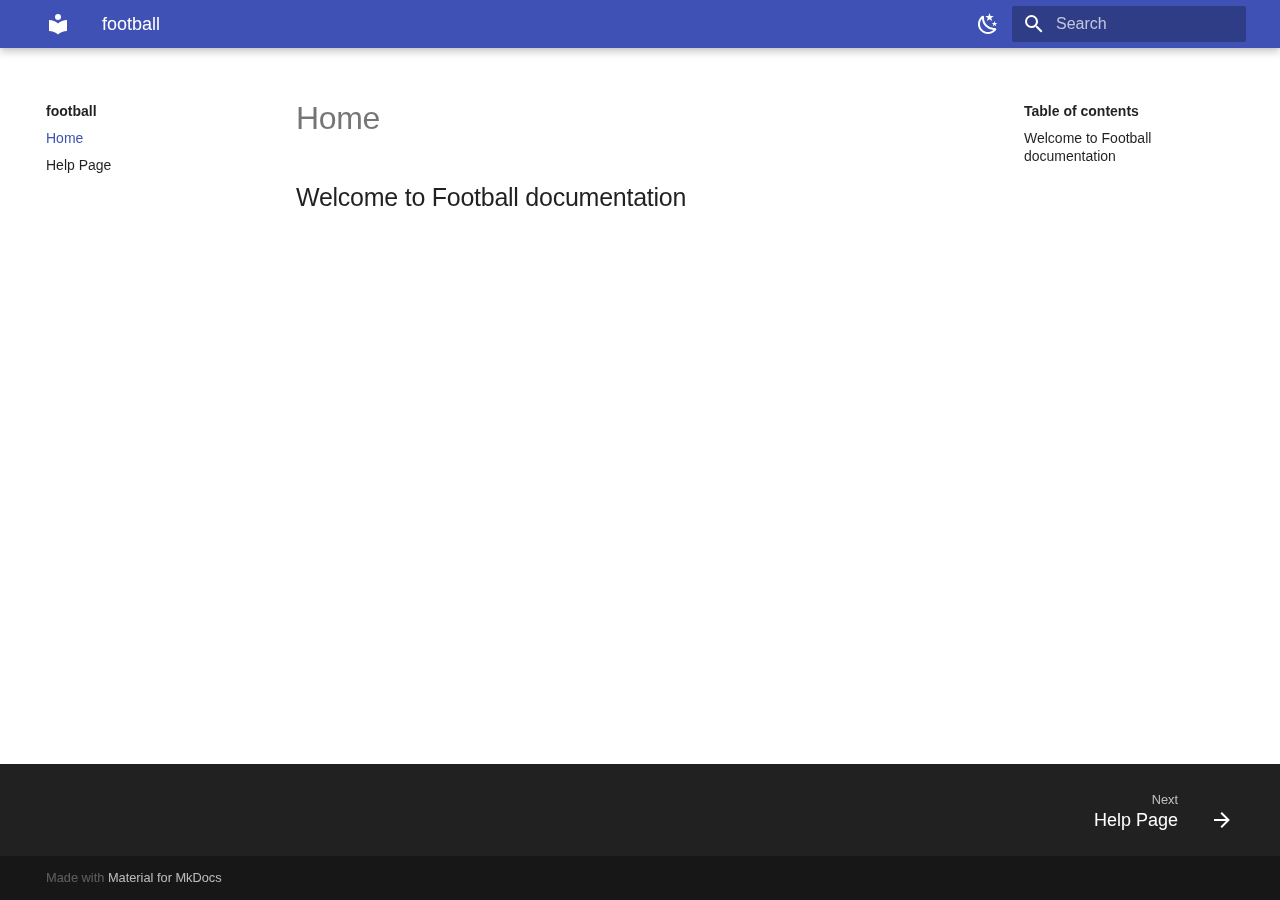
==== commit 5f4a0501: "update doc" ====
--- a/site/index.html
+++ b/site/index.html
@@ -65,7 +65,7 @@
     <div data-md-component="skip">
       
         
-        <a href="#welcome-to-mkdocs" class="md-skip">
+        <a href="#welcome-to-football-documentation" class="md-skip">
           Skip to content
         </a>
       
@@ -97,7 +97,7 @@
         <div class="md-header__topic" data-md-component="header-topic">
           <span class="md-ellipsis">
             
-              Welcome to MkDocs
+              Home
             
           </span>
         </div>
@@ -108,19 +108,19 @@
         
           
           
-          <input class="md-option" data-md-color-media="" data-md-color-scheme="default" data-md-color-primary="" data-md-color-accent=""  aria-label="Switch to dark mode"  type="radio" name="__palette" id="__palette_1">
-          
-            <label class="md-header__button md-icon" title="Switch to dark mode" for="__palette_2" hidden>
+          <input class="md-option" data-md-color-media="" data-md-color-scheme="default" data-md-color-primary="" data-md-color-accent=""  aria-label="Switch to light mode"  type="radio" name="__palette" id="__palette_1">
+          
+            <label class="md-header__button md-icon" title="Switch to light mode" for="__palette_2" hidden>
+              <svg xmlns="http://www.w3.org/2000/svg" viewBox="0 0 24 24"><path d="m17.75 4.09-2.53 1.94.91 3.06-2.63-1.81-2.63 1.81.91-3.06-2.53-1.94L12.44 4l1.06-3 1.06 3 3.19.09m3.5 6.91-1.64 1.25.59 1.98-1.7-1.17-1.7 1.17.59-1.98L15.75 11l2.06-.05L18.5 9l.69 1.95 2.06.05m-2.28 4.95c.83-.08 1.72 1.1 1.19 1.85-.32.45-.66.87-1.08 1.27C15.17 23 8.84 23 4.94 19.07c-3.91-3.9-3.91-10.24 0-14.14.4-.4.82-.76 1.27-1.08.75-.53 1.93.36 1.85 1.19-.27 2.86.69 5.83 2.89 8.02a9.96 9.96 0 0 0 8.02 2.89m-1.64 2.02a12.08 12.08 0 0 1-7.8-3.47c-2.17-2.19-3.33-5-3.49-7.82-2.81 3.14-2.7 7.96.31 10.98 3.02 3.01 7.84 3.12 10.98.31z"/></svg>
+            </label>
+          
+        
+          
+          
+          <input class="md-option" data-md-color-media="" data-md-color-scheme="slate" data-md-color-primary="" data-md-color-accent=""  aria-label="Switch to dark mode"  type="radio" name="__palette" id="__palette_2">
+          
+            <label class="md-header__button md-icon" title="Switch to dark mode" for="__palette_1" hidden>
               <svg xmlns="http://www.w3.org/2000/svg" viewBox="0 0 24 24"><path d="M12 7a5 5 0 0 1 5 5 5 5 0 0 1-5 5 5 5 0 0 1-5-5 5 5 0 0 1 5-5m0 2a3 3 0 0 0-3 3 3 3 0 0 0 3 3 3 3 0 0 0 3-3 3 3 0 0 0-3-3m0-7 2.39 3.42C13.65 5.15 12.84 5 12 5c-.84 0-1.65.15-2.39.42L12 2M3.34 7l4.16-.35A7.2 7.2 0 0 0 5.94 8.5c-.44.74-.69 1.5-.83 2.29L3.34 7m.02 10 1.76-3.77a7.131 7.131 0 0 0 2.38 4.14L3.36 17M20.65 7l-1.77 3.79a7.023 7.023 0 0 0-2.38-4.15l4.15.36m-.01 10-4.14.36c.59-.51 1.12-1.14 1.54-1.86.42-.73.69-1.5.83-2.29L20.64 17M12 22l-2.41-3.44c.74.27 1.55.44 2.41.44.82 0 1.63-.17 2.37-.44L12 22z"/></svg>
-            </label>
-          
-        
-          
-          
-          <input class="md-option" data-md-color-media="" data-md-color-scheme="slate" data-md-color-primary="" data-md-color-accent=""  aria-label="Switch to light mode"  type="radio" name="__palette" id="__palette_2">
-          
-            <label class="md-header__button md-icon" title="Switch to light mode" for="__palette_1" hidden>
-              <svg xmlns="http://www.w3.org/2000/svg" viewBox="0 0 24 24"><path d="m17.75 4.09-2.53 1.94.91 3.06-2.63-1.81-2.63 1.81.91-3.06-2.53-1.94L12.44 4l1.06-3 1.06 3 3.19.09m3.5 6.91-1.64 1.25.59 1.98-1.7-1.17-1.7 1.17.59-1.98L15.75 11l2.06-.05L18.5 9l.69 1.95 2.06.05m-2.28 4.95c.83-.08 1.72 1.1 1.19 1.85-.32.45-.66.87-1.08 1.27C15.17 23 8.84 23 4.94 19.07c-3.91-3.9-3.91-10.24 0-14.14.4-.4.82-.76 1.27-1.08.75-.53 1.93.36 1.85 1.19-.27 2.86.69 5.83 2.89 8.02a9.96 9.96 0 0 0 8.02 2.89m-1.64 2.02a12.08 12.08 0 0 1-7.8-3.47c-2.17-2.19-3.33-5-3.49-7.82-2.81 3.14-2.7 7.96.31 10.98 3.02 3.01 7.84 3.12 10.98.31z"/></svg>
             </label>
           
         
@@ -212,16 +212,14 @@
       <input class="md-nav__toggle md-toggle" data-md-toggle="toc" type="checkbox" id="__toc">
       
       
-        
-      
       
         <label class="md-nav__link md-nav__link--active" for="__toc">
-          Welcome to MkDocs
+          Home
           <span class="md-nav__icon md-icon"></span>
         </label>
       
       <a href="." class="md-nav__link md-nav__link--active">
-        Welcome to MkDocs
+        Home
       </a>
       
         
@@ -230,8 +228,6 @@
 <nav class="md-nav md-nav--secondary" aria-label="Table of contents">
   
   
-  
-    
   
   
     <label class="md-nav__title" for="__toc">
@@ -241,23 +237,31 @@
     <ul class="md-nav__list" data-md-component="toc" data-md-scrollfix>
       
         <li class="md-nav__item">
-  <a href="#commands" class="md-nav__link">
-    Commands
+  <a href="#welcome-to-football-documentation" class="md-nav__link">
+    Welcome to Football documentation
   </a>
   
 </li>
       
-        <li class="md-nav__item">
-  <a href="#project-layout" class="md-nav__link">
-    Project layout
-  </a>
-  
-</li>
-      
     </ul>
   
 </nav>
       
+    </li>
+  
+
+    
+      
+      
+      
+
+  
+  
+  
+    <li class="md-nav__item">
+      <a href="help/" class="md-nav__link">
+        Help Page
+      </a>
     </li>
   
 
@@ -280,8 +284,6 @@
   
   
   
-    
-  
   
     <label class="md-nav__title" for="__toc">
       <span class="md-nav__icon md-icon"></span>
@@ -290,15 +292,8 @@
     <ul class="md-nav__list" data-md-component="toc" data-md-scrollfix>
       
         <li class="md-nav__item">
-  <a href="#commands" class="md-nav__link">
-    Commands
-  </a>
-  
-</li>
-      
-        <li class="md-nav__item">
-  <a href="#project-layout" class="md-nav__link">
-    Project layout
+  <a href="#welcome-to-football-documentation" class="md-nav__link">
+    Welcome to Football documentation
   </a>
   
 </li>
@@ -316,21 +311,9 @@
               
                 
                 
-                <h1 id="welcome-to-mkdocs">Welcome to MkDocs</h1>
-<p>For full documentation visit <a href="https://www.mkdocs.org">mkdocs.org</a>.</p>
-<h2 id="commands">Commands</h2>
-<ul>
-<li><code>mkdocs new [dir-name]</code> - Create a new project.</li>
-<li><code>mkdocs serve</code> - Start the live-reloading docs server.</li>
-<li><code>mkdocs build</code> - Build the documentation site.</li>
-<li><code>mkdocs -h</code> - Print help message and exit.</li>
-</ul>
-<h2 id="project-layout">Project layout</h2>
-<pre><code>mkdocs.yml    # The configuration file.
-docs/
-    index.md  # The documentation homepage.
-    ...       # Other markdown pages, images and other files.
-</code></pre>
+                  <h1>Home</h1>
+                
+                <h2 id="welcome-to-football-documentation">Welcome to Football documentation</h2>
                 
               
               
@@ -346,6 +329,26 @@
       
         
 <footer class="md-footer">
+  
+    <nav class="md-footer__inner md-grid" aria-label="Footer">
+      
+      
+        
+        <a href="help/" class="md-footer__link md-footer__link--next" aria-label="Next: Help Page" rel="next">
+          <div class="md-footer__title">
+            <div class="md-ellipsis">
+              <span class="md-footer__direction">
+                Next
+              </span>
+              Help Page
+            </div>
+          </div>
+          <div class="md-footer__button md-icon">
+            <svg xmlns="http://www.w3.org/2000/svg" viewBox="0 0 24 24"><path d="M4 11v2h12l-5.5 5.5 1.42 1.42L19.84 12l-7.92-7.92L10.5 5.5 16 11H4z"/></svg>
+          </div>
+        </a>
+      
+    </nav>
   
   <div class="md-footer-meta md-typeset">
     <div class="md-footer-meta__inner md-grid">
